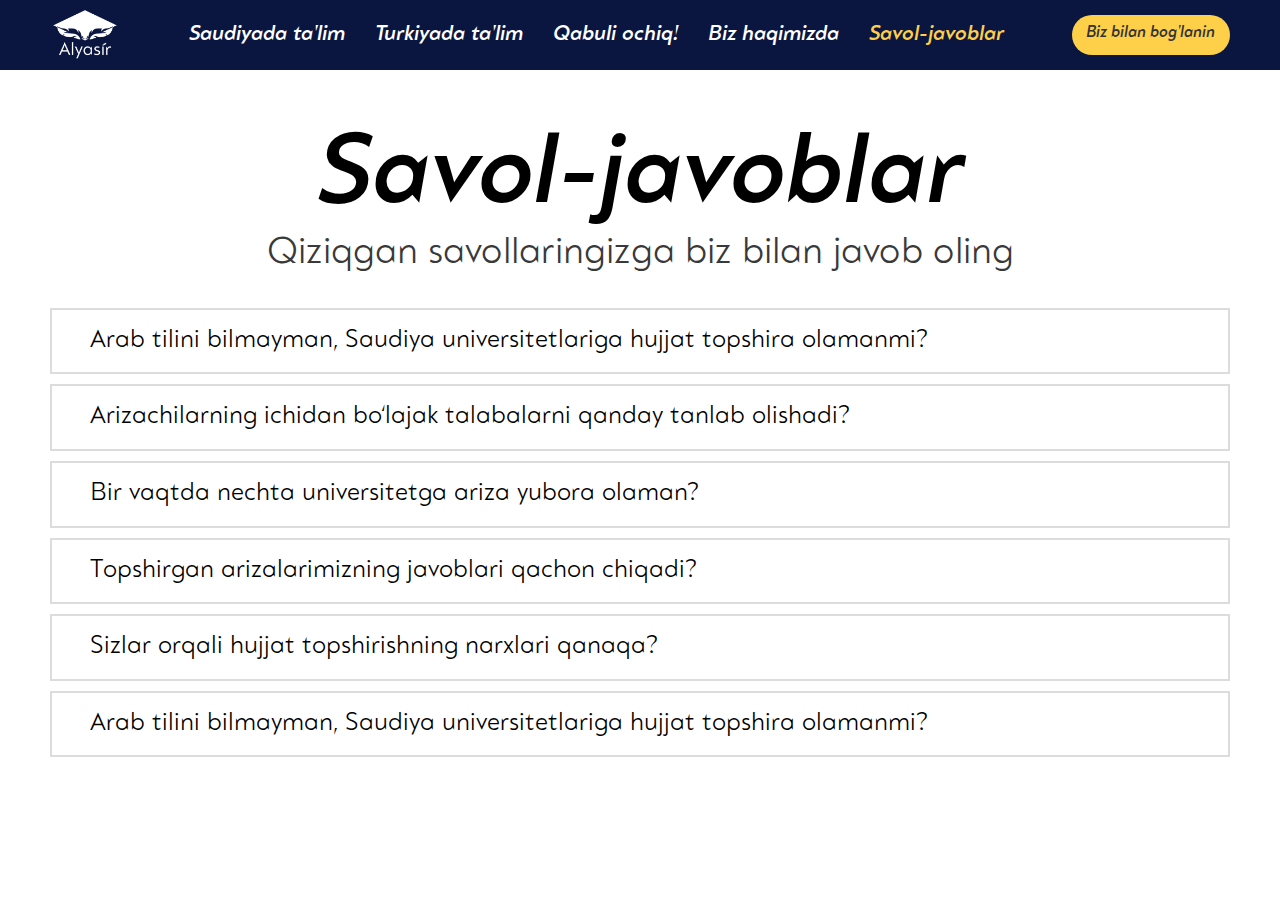
==== FAQ.html @ dfdb0930 "Add FAQ page with interactive question toggles and update styles" ====
<!DOCTYPE html>
<html lang="ru">
  <head>
    <meta charset="UTF-8" />
    <meta name="viewport" content="width=device-width, initial-scale=1.0" />
    <link
      rel="shortcut icon"
      href="./src/images/blue-logo-Alyasir.png"
      type="image/x-icon"
    />
    <link rel="stylesheet" href="./styles/style.min.css" />
    <title>Alyasir || FAQ</title>
  </head>
  <body>
    <header class="header">
      <div class="header__container container">
        <a href="./index.html">
          <img
            width="70"
            height="70"
            src="./src/images/logo-yasir-oq.png"
            alt="Alyasir Logo"
            class="header__img__logo"
        /></a>
        <nav class="header__nav">
          <ul class="nav__list">
            <li class="list__item">
              <a href="#" class="list__link">Saudiyada ta'lim</a>
            </li>
            <li class="list__item">
              <a href="#" class="list__link">Turkiyada ta'lim</a>
            </li>
            <li class="list__item">
              <a href="#" class="list__link">Qabuli ochiq!</a>
            </li>
            <li class="list__item">
              <a href="#" class="list__link">Biz haqimizda</a>
            </li>
            <li class="list__item">
              <a href="./FAQ.html" class="list__link active">Savol-javoblar</a>
            </li>
            <button class="btn header__btn btn__hover" id="btn">
              <a href="#" class="header__btn__link">Biz bilan bog'lanin</a>
            </button>
          </ul>
        </nav>
        <div class="header_menu" id="click__btn">
          <input type="checkbox" id="burger-checkbox" class="burger-checkbox" />
          <label class="burger" for="burger-checkbox"></label>
        </div>
        <a
          href="tel:+998947700013"
          class="header__btn__link btn header__btn block"
          >Biz bilan bog'lanin</a
        >
      </div>
    </header>

    <main class="main">
      <section class="faq__hero">
        <div class="faq__hero__container container">
          <h1 class="faq__hero__title">Savol-javoblar</h1>
          <p class="faq__hero__subtitle">
            Qiziqgan savollaringizga biz bilan javob oling
          </p>
          <div class="faq__hero__box">
            <div class="faq__hero_box_q_1 u_class">
              <p>
                Arab tilini bilmayman, Saudiya universitetlariga hujjat topshira
                olamanmi?
              </p>
            </div>
            <div class="faq__hero__box__q__in__1 faq__none u_class">
              <p>
                Ha, topshira olasiz. Saudiya universitetlarining ko‘pida arab
                tili kurslari bo‘lib, qabul qilingan talabalarga 2 yil davomida
                arab tilini o‘rgatishadi. Til kursini bitirganlar universitet
                fakultetlaridan birini tanlab o‘qishini davom etkaza oladi.
              </p>
            </div>
            <div class="faq__hero_box_q_2 u_class">
              <p>
                Arizachilarning ichidan bo‘lajak talabalarni qanday tanlab
                olishadi?
              </p>
            </div>
            <div class="faq__hero__box__q__in__2 faq__none u_class">
              <p>
                Tashqi grant kvotalari cheklangan bo‘lganligi sabab, har bir
                universitetning qabul komissiyasi hujjat topshirganlar ichidan
                o‘zlari xohlaganlarini tanlab olishadi.
              </p>
            </div>
            <div class="faq__hero_box_q_3 u_class">
              <p>Bir vaqtda nechta universitetga ariza yubora olaman?</p>
            </div>
            <div class="faq__hero__box__q__in__3 faq__none u_class">
              <p>5 tagacha universitetga ariza yubora olasiz.</p>
            </div>
            <div class="faq__hero_box_q_4 u_class">
              <p>Topshirgan arizalarimizning javoblari qachon chiqadi?</p>
            </div>
            <div class="faq__hero__box__q__in__4 faq__none u_class">
              <p>
                Grantga ariza topshirganingizdan keyin javoblar eng kami 2
                hafta-1 oy bo‘lib, eng oxiriga javoblar 5-6 oylarda chiqadi.
                Ariza topshirganingizdan keyin uning holatini saytdan tekshirib
                turishingiz mumkin.
              </p>
            </div>
            <div class="faq__hero_box_q_5 u_class">
              <p>Sizlar orqali hujjat topshirishning narxlari qanaqa?</p>
            </div>
            <div class="faq__hero__box__q__in__5 faq__none u_class">
              <p>
                Har bir universitet va akademiya uchun narxlar boshqa-boshqa
                bo’ladi va narxni shaxsiyimizga yozib bilishingiz mumkin
              </p>
            </div>
            <div class="faq__hero_box_q_6 u_class">
              <p>
                Arab tilini bilmayman, Saudiya universitetlariga hujjat topshira
                olamanmi?
              </p>
            </div>
            <div class="faq__hero__box__q__in__6 faq__none u_class">
              <p>
                Tashqi grant kvotalari cheklangan bo‘lganligi sabab, har bir
                universitetning qabul komissiyasi hujjat topshirganlar ichidan
                o‘zlari xohlaganlarini tanlab olishadi.
              </p>
            </div>
          </div>
        </div>
      </section>
    </main>
    <script src="./js/faq.js"></script>
  </body>
</html>
---- styles/style.min.css ----
/*! normalize.css v8.0.1 | MIT License | github.com/necolas/normalize.css */html{line-height:1.15;-webkit-text-size-adjust:100%}body{margin:0}main{display:block}h1{font-size:2em;margin:.67em 0}hr{-webkit-box-sizing:content-box;box-sizing:content-box;height:0;overflow:visible}pre{font-family:monospace,monospace;font-size:1em}a{background-color:rgba(0,0,0,0)}abbr[title]{border-bottom:none;text-decoration:underline;-webkit-text-decoration:underline dotted;text-decoration:underline dotted}b,strong{font-weight:bolder}code,kbd,samp{font-family:monospace,monospace;font-size:1em}small{font-size:80%}sub,sup{font-size:75%;line-height:0;position:relative;vertical-align:baseline}sub{bottom:-0.25em}sup{top:-0.5em}img{border-style:none}button,input,optgroup,select,textarea{font-family:inherit;font-size:100%;line-height:1.15;margin:0}button,input{overflow:visible}button,select{text-transform:none}button,[type=button],[type=reset],[type=submit]{-webkit-appearance:button}button::-moz-focus-inner,[type=button]::-moz-focus-inner,[type=reset]::-moz-focus-inner,[type=submit]::-moz-focus-inner{border-style:none;padding:0}button:-moz-focusring,[type=button]:-moz-focusring,[type=reset]:-moz-focusring,[type=submit]:-moz-focusring{outline:1px dotted ButtonText}fieldset{padding:.35em .75em .625em}legend{-webkit-box-sizing:border-box;box-sizing:border-box;color:inherit;display:table;max-width:100%;padding:0;white-space:normal}progress{vertical-align:baseline}textarea{overflow:auto}[type=checkbox],[type=radio]{-webkit-box-sizing:border-box;box-sizing:border-box;padding:0}[type=number]::-webkit-inner-spin-button,[type=number]::-webkit-outer-spin-button{height:auto}[type=search]{-webkit-appearance:textfield;outline-offset:-2px}[type=search]::-webkit-search-decoration{-webkit-appearance:none}::-webkit-file-upload-button{-webkit-appearance:button;font:inherit}details{display:block}summary{display:list-item}template{display:none}[hidden]{display:none}*,*::after,*::before{margin:0;padding:0;-webkit-box-sizing:border-box;box-sizing:border-box}*:focus{outline:2px dotted red;outline-offset:4px}html{height:100%;font-size:62.5%;scroll-behavior:smooth}ul,ol{list-style:none}a{display:inline-block;text-decoration:none}img{-o-object-fit:cover;object-fit:cover;display:-webkit-box;display:-ms-flexbox;display:flex}body{display:-webkit-box;display:-ms-flexbox;display:flex;-webkit-box-orient:vertical;-webkit-box-direction:normal;-ms-flex-direction:column;flex-direction:column;height:100%;font-family:"Grava",Arial,Helvetica,sans-serif;font-weight:300}main{-webkit-box-flex:1;-ms-flex-positive:1;flex-grow:1}.active{color:#fed049}.container{width:100%;max-width:1400px;margin-left:auto;margin-right:auto;padding-left:50px;padding-right:50px}@media screen and (max-width: 1150px){.container{padding-left:30px;padding-right:30px}}@font-face{font-display:swap;font-family:"Grava";font-style:normal;font-weight:300;src:url("../src/fonts/Grava Display Light.woff2") format("woff2")}@font-face{font-display:swap;font-family:"Grava";font-style:normal;font-weight:400;src:url("../src/fonts/Grava Display Medium.woff2") format("woff2")}@font-face{font-display:swap;font-family:"Grava";font-style:normal;font-weight:600;src:url("../src/fonts/Grava Display Semi Bold.woff2") format("woff2")}@font-face{font-display:swap;font-family:"Grava";font-style:normal;font-weight:700;src:url("../src/fonts/Grava Display Bold.woff2") format("woff2")}.btn{background-color:#fed049;border:none;padding:1rem 1.5rem 1.2rem 1.4rem;border-radius:100px}.burger-checkbox{position:absolute;visibility:hidden}.burger{cursor:pointer;display:block;position:relative;border:none;background:rgba(0,0,0,0);width:40px;height:26px;margin:30px auto}.burger::before,.burger::after{content:"";left:0;position:absolute;display:block;width:100%;height:4px;border-radius:10px;background:#fed049}.burger::before{top:0;-webkit-box-shadow:0 11px 0 #fed049;box-shadow:0 11px 0 #fed049;-webkit-transition:top .3s .15s,-webkit-box-shadow .3s .15s,-webkit-transform .3s;transition:top .3s .15s,-webkit-box-shadow .3s .15s,-webkit-transform .3s;transition:box-shadow .3s .15s,top .3s .15s,transform .3s;transition:box-shadow .3s .15s,top .3s .15s,transform .3s,-webkit-box-shadow .3s .15s,-webkit-transform .3s}.burger::after{bottom:0;-webkit-transition:bottom .3s .15s,-webkit-transform .3s;transition:bottom .3s .15s,-webkit-transform .3s;transition:bottom .3s .15s,transform .3s;transition:bottom .3s .15s,transform .3s,-webkit-transform .3s}.burger-checkbox:checked+.burger::before{top:11px;-webkit-transform:rotate(45deg);transform:rotate(45deg);-webkit-box-shadow:0 6px 0 rgba(0,0,0,0);box-shadow:0 6px 0 rgba(0,0,0,0);-webkit-transition:top .3s,-webkit-box-shadow .15s,-webkit-transform .3s .15s;transition:top .3s,-webkit-box-shadow .15s,-webkit-transform .3s .15s;transition:box-shadow .15s,top .3s,transform .3s .15s;transition:box-shadow .15s,top .3s,transform .3s .15s,-webkit-box-shadow .15s,-webkit-transform .3s .15s}.burger-checkbox:checked+.burger::after{bottom:11px;-webkit-transform:rotate(-45deg);transform:rotate(-45deg);-webkit-transition:bottom .3s,-webkit-transform .3s .15s;transition:bottom .3s,-webkit-transform .3s .15s;transition:bottom .3s,transform .3s .15s;transition:bottom .3s,transform .3s .15s,-webkit-transform .3s .15s}.header{background-color:#0a1640}.header__container{display:-webkit-box;display:-ms-flexbox;display:flex;-webkit-box-pack:justify;-ms-flex-pack:justify;justify-content:space-between;-webkit-box-align:center;-ms-flex-align:center;align-items:center}.nav__list{display:-webkit-box;display:-ms-flexbox;display:flex;gap:3rem}.list__link{font-size:2rem;font-weight:400;color:#fff}.list__link:hover{color:#fed049}.header__btn{cursor:pointer}.none{display:none}.header__btn__link{font-weight:400;font-size:1.5rem;color:#333}.btn__hover{display:none}.header_menu{display:none}@media screen and (max-width: 1150px){.nav{position:relative}.header_menu{display:-webkit-box;display:-ms-flexbox;display:flex;background-color:rgba(0,0,0,0);border:none}.nav__list{width:30%;height:100%;position:absolute;padding-top:100px;padding-bottom:100px;padding-left:30px;padding-right:30px;top:0;left:0;-webkit-box-orient:vertical;-webkit-box-direction:normal;-ms-flex-direction:column;flex-direction:column;background-color:#0a1640;display:none}.none{display:none}.block{display:none}.btn__hover{width:100%;display:block}.header__btn__link{font-size:1.5rem}}.hero{background-image:-webkit-gradient(linear, left top, left bottom, from(rgba(8, 29, 31, 0.7)), to(rgba(8, 29, 31, 0.7))),url("../src/images/alyasir-photo.png");background-image:linear-gradient(rgba(8, 29, 31, 0.7), rgba(8, 29, 31, 0.7)),url("../src/images/alyasir-photo.png");background-repeat:no-repeat;background-position:center;background-size:cover;height:100%}.hero__container{display:-webkit-box;display:-ms-flexbox;display:flex;-webkit-box-pack:center;-ms-flex-pack:center;justify-content:center}.hero__title{width:100%;font-size:4.8rem;font-weight:300;text-align:center;color:#fff;line-height:70px;margin-top:30rem}@media screen and (max-width: 1050px){.hero{background-position:center left -779px;background-size:300%}.hero__title{width:100%;max-width:550px;font-size:3.8rem;line-height:55px}.br{display:none}}@media screen and (max-width: 500px){.hero{background-position:center left -535px;background-size:350%}.hero__title{font-size:2.8rem;line-height:40px}}.active{color:#fed049}.faq__hero{padding-bottom:10rem}.faq__hero__container{display:-webkit-box;display:-ms-flexbox;display:flex;-webkit-box-orient:vertical;-webkit-box-direction:normal;-ms-flex-direction:column;flex-direction:column;-webkit-box-pack:center;-ms-flex-pack:center;justify-content:center;-webkit-box-align:center;-ms-flex-align:center;align-items:center}.faq__hero__title{font-size:9.6rem;font-weight:400;margin-top:5.2rem;margin-bottom:2px}.faq__hero__subtitle{font-weight:300;font-size:3.6rem;color:#393939}.faq__hero__box{width:100%;margin-top:3.2rem;display:-webkit-box;display:-ms-flexbox;display:flex;-webkit-box-orient:vertical;-webkit-box-direction:normal;-ms-flex-direction:column;flex-direction:column;gap:1rem}.faq__none{display:none}.u_class{border:2px solid #dcdcdc;padding-top:1.8rem;padding-bottom:1.7rem;padding-left:3.8rem;padding-right:3.8rem}.u_class p{font-size:2.4rem;font-weight:300}body{-webkit-box-sizing:border-box;box-sizing:border-box}/*# sourceMappingURL=style.min.css.map */
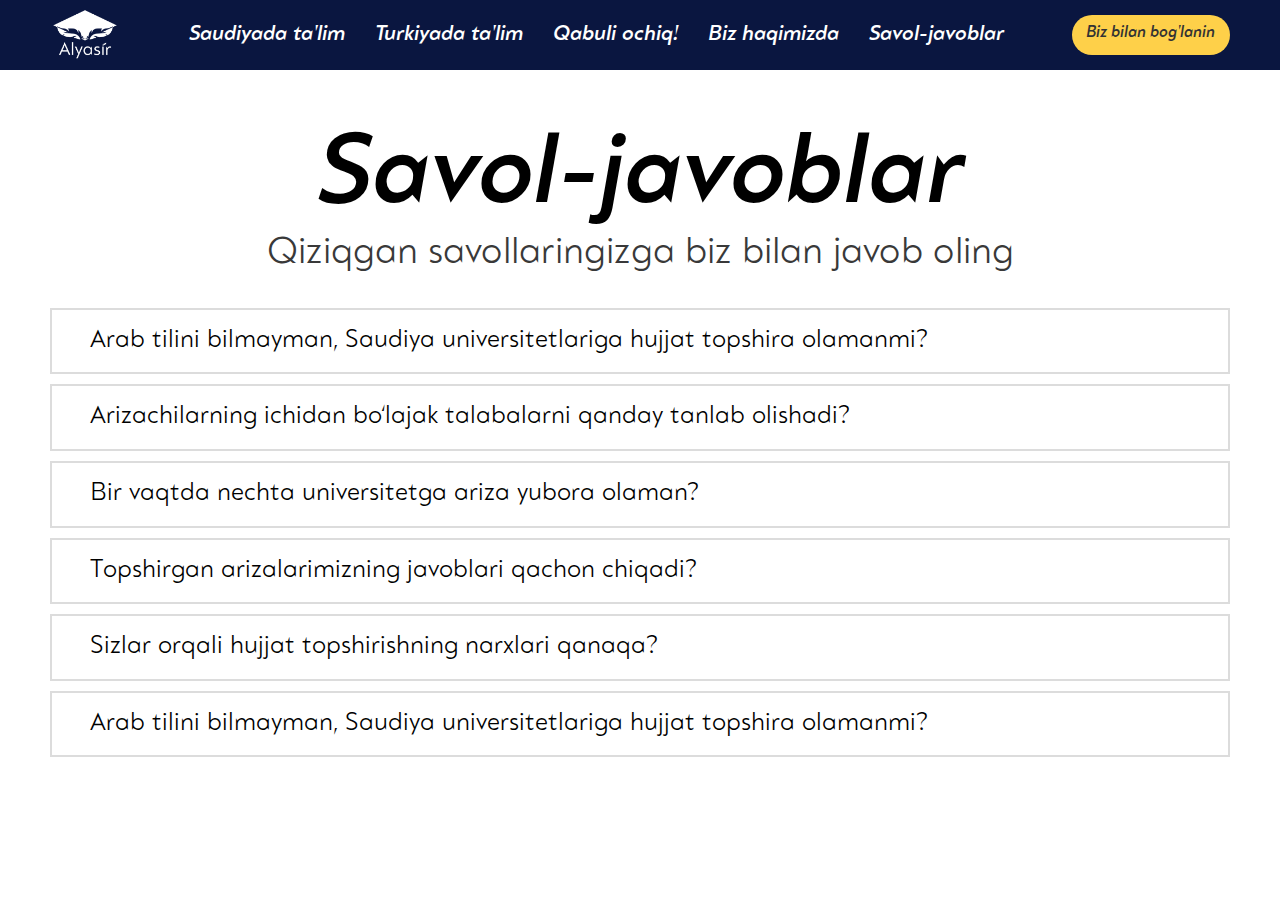
==== commit 53c118f1: "Update contact links and add new educational navigation items" ====
--- a/FAQ.html
+++ b/FAQ.html
@@ -37,11 +37,33 @@
               <a href="#" class="list__link">Biz haqimizda</a>
             </li>
             <li class="list__item">
-              <a href="./FAQ.html" class="list__link active">Savol-javoblar</a>
+              <a href="./FAQ.html" class="list__link">Savol-javoblar</a>
             </li>
             <button class="btn header__btn btn__hover" id="btn">
               <a href="#" class="header__btn__link">Biz bilan bog'lanin</a>
             </button>
+          </ul>
+          <ul class="nav__list__2 none">
+            <li class="list__item">
+              <a href="#" class="list__link">Saudiyada ta'lim</a>
+            </li>
+            <li class="list__item">
+              <a href="#" class="list__link">Turkiyada ta'lim</a>
+            </li>
+            <li class="list__item">
+              <a href="#" class="list__link">Qabuli ochiq!</a>
+            </li>
+            <li class="list__item">
+              <a href="#" class="list__link">Biz haqimizda</a>
+            </li>
+            <li class="list__item">
+              <a href="./FAQ.html" class="list__link">Savol-javoblar</a>
+            </li>
+            <a
+              href="tel:+998917400550"
+              class="header__btn__link btn header__btn"
+              >Biz bilan bog'lanin</a
+            >
           </ul>
         </nav>
         <div class="header_menu" id="click__btn">
@@ -49,7 +71,7 @@
           <label class="burger" for="burger-checkbox"></label>
         </div>
         <a
-          href="tel:+998947700013"
+          href="tel:+998917400550"
           class="header__btn__link btn header__btn block"
           >Biz bilan bog'lanin</a
         >
@@ -135,5 +157,6 @@
       </section>
     </main>
     <script src="./js/faq.js"></script>
+    <script src="./js/app.js"></script>
   </body>
 </html>
--- a/styles/style.min.css
+++ b/styles/style.min.css
@@ -1 +1 @@
-/*! normalize.css v8.0.1 | MIT License | github.com/necolas/normalize.css */html{line-height:1.15;-webkit-text-size-adjust:100%}body{margin:0}main{display:block}h1{font-size:2em;margin:.67em 0}hr{-webkit-box-sizing:content-box;box-sizing:content-box;height:0;overflow:visible}pre{font-family:monospace,monospace;font-size:1em}a{background-color:rgba(0,0,0,0)}abbr[title]{border-bottom:none;text-decoration:underline;-webkit-text-decoration:underline dotted;text-decoration:underline dotted}b,strong{font-weight:bolder}code,kbd,samp{font-family:monospace,monospace;font-size:1em}small{font-size:80%}sub,sup{font-size:75%;line-height:0;position:relative;vertical-align:baseline}sub{bottom:-0.25em}sup{top:-0.5em}img{border-style:none}button,input,optgroup,select,textarea{font-family:inherit;font-size:100%;line-height:1.15;margin:0}button,input{overflow:visible}button,select{text-transform:none}button,[type=button],[type=reset],[type=submit]{-webkit-appearance:button}button::-moz-focus-inner,[type=button]::-moz-focus-inner,[type=reset]::-moz-focus-inner,[type=submit]::-moz-focus-inner{border-style:none;padding:0}button:-moz-focusring,[type=button]:-moz-focusring,[type=reset]:-moz-focusring,[type=submit]:-moz-focusring{outline:1px dotted ButtonText}fieldset{padding:.35em .75em .625em}legend{-webkit-box-sizing:border-box;box-sizing:border-box;color:inherit;display:table;max-width:100%;padding:0;white-space:normal}progress{vertical-align:baseline}textarea{overflow:auto}[type=checkbox],[type=radio]{-webkit-box-sizing:border-box;box-sizing:border-box;padding:0}[type=number]::-webkit-inner-spin-button,[type=number]::-webkit-outer-spin-button{height:auto}[type=search]{-webkit-appearance:textfield;outline-offset:-2px}[type=search]::-webkit-search-decoration{-webkit-appearance:none}::-webkit-file-upload-button{-webkit-appearance:button;font:inherit}details{display:block}summary{display:list-item}template{display:none}[hidden]{display:none}*,*::after,*::before{margin:0;padding:0;-webkit-box-sizing:border-box;box-sizing:border-box}*:focus{outline:2px dotted red;outline-offset:4px}html{height:100%;font-size:62.5%;scroll-behavior:smooth}ul,ol{list-style:none}a{display:inline-block;text-decoration:none}img{-o-object-fit:cover;object-fit:cover;display:-webkit-box;display:-ms-flexbox;display:flex}body{display:-webkit-box;display:-ms-flexbox;display:flex;-webkit-box-orient:vertical;-webkit-box-direction:normal;-ms-flex-direction:column;flex-direction:column;height:100%;font-family:"Grava",Arial,Helvetica,sans-serif;font-weight:300}main{-webkit-box-flex:1;-ms-flex-positive:1;flex-grow:1}.active{color:#fed049}.container{width:100%;max-width:1400px;margin-left:auto;margin-right:auto;padding-left:50px;padding-right:50px}@media screen and (max-width: 1150px){.container{padding-left:30px;padding-right:30px}}@font-face{font-display:swap;font-family:"Grava";font-style:normal;font-weight:300;src:url("../src/fonts/Grava Display Light.woff2") format("woff2")}@font-face{font-display:swap;font-family:"Grava";font-style:normal;font-weight:400;src:url("../src/fonts/Grava Display Medium.woff2") format("woff2")}@font-face{font-display:swap;font-family:"Grava";font-style:normal;font-weight:600;src:url("../src/fonts/Grava Display Semi Bold.woff2") format("woff2")}@font-face{font-display:swap;font-family:"Grava";font-style:normal;font-weight:700;src:url("../src/fonts/Grava Display Bold.woff2") format("woff2")}.btn{background-color:#fed049;border:none;padding:1rem 1.5rem 1.2rem 1.4rem;border-radius:100px}.burger-checkbox{position:absolute;visibility:hidden}.burger{cursor:pointer;display:block;position:relative;border:none;background:rgba(0,0,0,0);width:40px;height:26px;margin:30px auto}.burger::before,.burger::after{content:"";left:0;position:absolute;display:block;width:100%;height:4px;border-radius:10px;background:#fed049}.burger::before{top:0;-webkit-box-shadow:0 11px 0 #fed049;box-shadow:0 11px 0 #fed049;-webkit-transition:top .3s .15s,-webkit-box-shadow .3s .15s,-webkit-transform .3s;transition:top .3s .15s,-webkit-box-shadow .3s .15s,-webkit-transform .3s;transition:box-shadow .3s .15s,top .3s .15s,transform .3s;transition:box-shadow .3s .15s,top .3s .15s,transform .3s,-webkit-box-shadow .3s .15s,-webkit-transform .3s}.burger::after{bottom:0;-webkit-transition:bottom .3s .15s,-webkit-transform .3s;transition:bottom .3s .15s,-webkit-transform .3s;transition:bottom .3s .15s,transform .3s;transition:bottom .3s .15s,transform .3s,-webkit-transform .3s}.burger-checkbox:checked+.burger::before{top:11px;-webkit-transform:rotate(45deg);transform:rotate(45deg);-webkit-box-shadow:0 6px 0 rgba(0,0,0,0);box-shadow:0 6px 0 rgba(0,0,0,0);-webkit-transition:top .3s,-webkit-box-shadow .15s,-webkit-transform .3s .15s;transition:top .3s,-webkit-box-shadow .15s,-webkit-transform .3s .15s;transition:box-shadow .15s,top .3s,transform .3s .15s;transition:box-shadow .15s,top .3s,transform .3s .15s,-webkit-box-shadow .15s,-webkit-transform .3s .15s}.burger-checkbox:checked+.burger::after{bottom:11px;-webkit-transform:rotate(-45deg);transform:rotate(-45deg);-webkit-transition:bottom .3s,-webkit-transform .3s .15s;transition:bottom .3s,-webkit-transform .3s .15s;transition:bottom .3s,transform .3s .15s;transition:bottom .3s,transform .3s .15s,-webkit-transform .3s .15s}.header{background-color:#0a1640}.header__container{display:-webkit-box;display:-ms-flexbox;display:flex;-webkit-box-pack:justify;-ms-flex-pack:justify;justify-content:space-between;-webkit-box-align:center;-ms-flex-align:center;align-items:center}.nav__list{display:-webkit-box;display:-ms-flexbox;display:flex;gap:3rem}.list__link{font-size:2rem;font-weight:400;color:#fff}.list__link:hover{color:#fed049}.header__btn{cursor:pointer}.none{display:none}.header__btn__link{font-weight:400;font-size:1.5rem;color:#333}.btn__hover{display:none}.header_menu{display:none}@media screen and (max-width: 1150px){.nav{position:relative}.header_menu{display:-webkit-box;display:-ms-flexbox;display:flex;background-color:rgba(0,0,0,0);border:none}.nav__list{width:30%;height:100%;position:absolute;padding-top:100px;padding-bottom:100px;padding-left:30px;padding-right:30px;top:0;left:0;-webkit-box-orient:vertical;-webkit-box-direction:normal;-ms-flex-direction:column;flex-direction:column;background-color:#0a1640;display:none}.none{display:none}.block{display:none}.btn__hover{width:100%;display:block}.header__btn__link{font-size:1.5rem}}.hero{background-image:-webkit-gradient(linear, left top, left bottom, from(rgba(8, 29, 31, 0.7)), to(rgba(8, 29, 31, 0.7))),url("../src/images/alyasir-photo.png");background-image:linear-gradient(rgba(8, 29, 31, 0.7), rgba(8, 29, 31, 0.7)),url("../src/images/alyasir-photo.png");background-repeat:no-repeat;background-position:center;background-size:cover;height:100%}.hero__container{display:-webkit-box;display:-ms-flexbox;display:flex;-webkit-box-pack:center;-ms-flex-pack:center;justify-content:center}.hero__title{width:100%;font-size:4.8rem;font-weight:300;text-align:center;color:#fff;line-height:70px;margin-top:30rem}@media screen and (max-width: 1050px){.hero{background-position:center left -779px;background-size:300%}.hero__title{width:100%;max-width:550px;font-size:3.8rem;line-height:55px}.br{display:none}}@media screen and (max-width: 500px){.hero{background-position:center left -535px;background-size:350%}.hero__title{font-size:2.8rem;line-height:40px}}.active{color:#fed049}.faq__hero{padding-bottom:10rem}.faq__hero__container{display:-webkit-box;display:-ms-flexbox;display:flex;-webkit-box-orient:vertical;-webkit-box-direction:normal;-ms-flex-direction:column;flex-direction:column;-webkit-box-pack:center;-ms-flex-pack:center;justify-content:center;-webkit-box-align:center;-ms-flex-align:center;align-items:center}.faq__hero__title{font-size:9.6rem;font-weight:400;margin-top:5.2rem;margin-bottom:2px}.faq__hero__subtitle{font-weight:300;font-size:3.6rem;color:#393939}.faq__hero__box{width:100%;margin-top:3.2rem;display:-webkit-box;display:-ms-flexbox;display:flex;-webkit-box-orient:vertical;-webkit-box-direction:normal;-ms-flex-direction:column;flex-direction:column;gap:1rem}.faq__none{display:none}.u_class{border:2px solid #dcdcdc;padding-top:1.8rem;padding-bottom:1.7rem;padding-left:3.8rem;padding-right:3.8rem}.u_class p{font-size:2.4rem;font-weight:300}body{-webkit-box-sizing:border-box;box-sizing:border-box}/*# sourceMappingURL=style.min.css.map */+/*! normalize.css v8.0.1 | MIT License | github.com/necolas/normalize.css */html{line-height:1.15;-webkit-text-size-adjust:100%}body{margin:0}main{display:block}h1{font-size:2em;margin:.67em 0}hr{-webkit-box-sizing:content-box;box-sizing:content-box;height:0;overflow:visible}pre{font-family:monospace,monospace;font-size:1em}a{background-color:rgba(0,0,0,0)}abbr[title]{border-bottom:none;text-decoration:underline;-webkit-text-decoration:underline dotted;text-decoration:underline dotted}b,strong{font-weight:bolder}code,kbd,samp{font-family:monospace,monospace;font-size:1em}small{font-size:80%}sub,sup{font-size:75%;line-height:0;position:relative;vertical-align:baseline}sub{bottom:-0.25em}sup{top:-0.5em}img{border-style:none}button,input,optgroup,select,textarea{font-family:inherit;font-size:100%;line-height:1.15;margin:0}button,input{overflow:visible}button,select{text-transform:none}button,[type=button],[type=reset],[type=submit]{-webkit-appearance:button}button::-moz-focus-inner,[type=button]::-moz-focus-inner,[type=reset]::-moz-focus-inner,[type=submit]::-moz-focus-inner{border-style:none;padding:0}button:-moz-focusring,[type=button]:-moz-focusring,[type=reset]:-moz-focusring,[type=submit]:-moz-focusring{outline:1px dotted ButtonText}fieldset{padding:.35em .75em .625em}legend{-webkit-box-sizing:border-box;box-sizing:border-box;color:inherit;display:table;max-width:100%;padding:0;white-space:normal}progress{vertical-align:baseline}textarea{overflow:auto}[type=checkbox],[type=radio]{-webkit-box-sizing:border-box;box-sizing:border-box;padding:0}[type=number]::-webkit-inner-spin-button,[type=number]::-webkit-outer-spin-button{height:auto}[type=search]{-webkit-appearance:textfield;outline-offset:-2px}[type=search]::-webkit-search-decoration{-webkit-appearance:none}::-webkit-file-upload-button{-webkit-appearance:button;font:inherit}details{display:block}summary{display:list-item}template{display:none}[hidden]{display:none}*,*::after,*::before{margin:0;padding:0;-webkit-box-sizing:border-box;box-sizing:border-box}*:focus{outline:2px dotted red;outline-offset:4px}html{height:100%;font-size:62.5%;scroll-behavior:smooth}ul,ol{list-style:none}a{display:inline-block;text-decoration:none}img{-o-object-fit:cover;object-fit:cover;display:-webkit-box;display:-ms-flexbox;display:flex}body{display:-webkit-box;display:-ms-flexbox;display:flex;-webkit-box-orient:vertical;-webkit-box-direction:normal;-ms-flex-direction:column;flex-direction:column;height:100%;font-family:"Grava",Arial,Helvetica,sans-serif;font-weight:300}main{-webkit-box-flex:1;-ms-flex-positive:1;flex-grow:1}.active{color:#fed049}.container{width:100%;max-width:1400px;margin-left:auto;margin-right:auto;padding-left:50px;padding-right:50px}@media screen and (max-width: 1150px){.container{padding-left:30px;padding-right:30px}}@font-face{font-display:swap;font-family:"Grava";font-style:normal;font-weight:300;src:url("../src/fonts/Grava Display Light.woff2") format("woff2")}@font-face{font-display:swap;font-family:"Grava";font-style:normal;font-weight:400;src:url("../src/fonts/Grava Display Medium.woff2") format("woff2")}@font-face{font-display:swap;font-family:"Grava";font-style:normal;font-weight:600;src:url("../src/fonts/Grava Display Semi Bold.woff2") format("woff2")}@font-face{font-display:swap;font-family:"Grava";font-style:normal;font-weight:700;src:url("../src/fonts/Grava Display Bold.woff2") format("woff2")}.btn{background-color:#fed049;border:none;padding:1rem 1.5rem 1.2rem 1.4rem;border-radius:100px}.burger-checkbox{position:absolute;visibility:hidden}.burger{cursor:pointer;display:block;position:relative;border:none;background:rgba(0,0,0,0);width:40px;height:26px;margin:30px auto}.burger::before,.burger::after{content:"";left:0;position:absolute;display:block;width:100%;height:4px;border-radius:10px;background:#fed049}.burger::before{top:0;-webkit-box-shadow:0 11px 0 #fed049;box-shadow:0 11px 0 #fed049;-webkit-transition:top .3s .15s,-webkit-box-shadow .3s .15s,-webkit-transform .3s;transition:top .3s .15s,-webkit-box-shadow .3s .15s,-webkit-transform .3s;transition:box-shadow .3s .15s,top .3s .15s,transform .3s;transition:box-shadow .3s .15s,top .3s .15s,transform .3s,-webkit-box-shadow .3s .15s,-webkit-transform .3s}.burger::after{bottom:0;-webkit-transition:bottom .3s .15s,-webkit-transform .3s;transition:bottom .3s .15s,-webkit-transform .3s;transition:bottom .3s .15s,transform .3s;transition:bottom .3s .15s,transform .3s,-webkit-transform .3s}.burger-checkbox:checked+.burger::before{top:11px;-webkit-transform:rotate(45deg);transform:rotate(45deg);-webkit-box-shadow:0 6px 0 rgba(0,0,0,0);box-shadow:0 6px 0 rgba(0,0,0,0);-webkit-transition:top .3s,-webkit-box-shadow .15s,-webkit-transform .3s .15s;transition:top .3s,-webkit-box-shadow .15s,-webkit-transform .3s .15s;transition:box-shadow .15s,top .3s,transform .3s .15s;transition:box-shadow .15s,top .3s,transform .3s .15s,-webkit-box-shadow .15s,-webkit-transform .3s .15s}.burger-checkbox:checked+.burger::after{bottom:11px;-webkit-transform:rotate(-45deg);transform:rotate(-45deg);-webkit-transition:bottom .3s,-webkit-transform .3s .15s;transition:bottom .3s,-webkit-transform .3s .15s;transition:bottom .3s,transform .3s .15s;transition:bottom .3s,transform .3s .15s,-webkit-transform .3s .15s}.header{background-color:#0a1640}.header__container{display:-webkit-box;display:-ms-flexbox;display:flex;-webkit-box-pack:justify;-ms-flex-pack:justify;justify-content:space-between;-webkit-box-align:center;-ms-flex-align:center;align-items:center}.nav__list{display:-webkit-box;display:-ms-flexbox;display:flex;gap:3rem}.list__link{font-size:2rem;font-weight:400;color:#fff}.list__link:hover{color:#fed049}.header__btn{cursor:pointer}.none{display:none}.header__btn__link{font-weight:400;font-size:1.5rem;color:#333}.btn__hover{display:none}.header_menu{display:none}.nav__list__2{display:none}@media screen and (max-width: 1150px){.nav{position:relative}.header_menu{display:-webkit-box;display:-ms-flexbox;display:flex;background-color:rgba(0,0,0,0);border:none}.nav__list{display:none}.nav__list__2{width:30%;height:100%;position:absolute;padding-top:100px;padding-bottom:100px;padding-left:30px;padding-right:30px;top:0;left:0;-webkit-box-orient:vertical;-webkit-box-direction:normal;-ms-flex-direction:column;flex-direction:column;display:-webkit-box;display:-ms-flexbox;display:flex;flex-direction:column;gap:1.5rem;background-color:#0a1640}.none{display:none}.block{display:none}.btn__hover{width:100%;display:block}.header__btn__link{font-size:1.5rem}}@media screen and (max-width: 735px){.nav__list__2{width:50%}.list__link{font-size:1.5rem}.header__btn{font-size:1.4rem}}.hero{background-image:-webkit-gradient(linear, left top, left bottom, from(rgba(8, 29, 31, 0.7)), to(rgba(8, 29, 31, 0.7))),url("../src/images/alyasir-photo.png");background-image:linear-gradient(rgba(8, 29, 31, 0.7), rgba(8, 29, 31, 0.7)),url("../src/images/alyasir-photo.png");background-repeat:no-repeat;background-position:center;background-size:cover;height:100%}.hero__container{display:-webkit-box;display:-ms-flexbox;display:flex;-webkit-box-pack:center;-ms-flex-pack:center;justify-content:center}.hero__title{width:100%;font-size:4.8rem;font-weight:300;text-align:center;color:#fff;line-height:70px;margin-top:30rem}@media screen and (max-width: 1050px){.hero{background-position:center left -779px;background-size:300%}.hero__title{width:100%;max-width:550px;font-size:3.8rem;line-height:55px}.br{display:none}}@media screen and (max-width: 500px){.hero{background-position:center left -535px;background-size:350%}.hero__title{font-size:2.8rem;line-height:40px}}.active{color:#fed049}.faq__hero{padding-bottom:10rem}.faq__hero__container{display:-webkit-box;display:-ms-flexbox;display:flex;-webkit-box-orient:vertical;-webkit-box-direction:normal;-ms-flex-direction:column;flex-direction:column;-webkit-box-pack:center;-ms-flex-pack:center;justify-content:center;-webkit-box-align:center;-ms-flex-align:center;align-items:center}.faq__hero__title{font-size:9.6rem;font-weight:400;margin-top:5.2rem;margin-bottom:2px}.faq__hero__subtitle{font-weight:300;font-size:3.6rem;color:#393939}.faq__hero__box{width:100%;margin-top:3.2rem;display:-webkit-box;display:-ms-flexbox;display:flex;-webkit-box-orient:vertical;-webkit-box-direction:normal;-ms-flex-direction:column;flex-direction:column;gap:1rem}.faq__none{display:none}.u_class{border:2px solid #dcdcdc;padding-top:1.8rem;padding-bottom:1.7rem;padding-left:3.8rem;padding-right:3.8rem}.u_class p{font-size:2.4rem;font-weight:300}@media screen and (max-width: 1150px){.faq__hero__title{font-size:8.6rem}}@media screen and (max-width: 500px){.faq__hero__title{font-size:4.6rem;margin-bottom:1rem}.faq__hero__subtitle{font-size:2.6rem;text-align:center}.faq__hero__box p{font-size:1.7rem}}body{-webkit-box-sizing:border-box;box-sizing:border-box}/*# sourceMappingURL=style.min.css.map */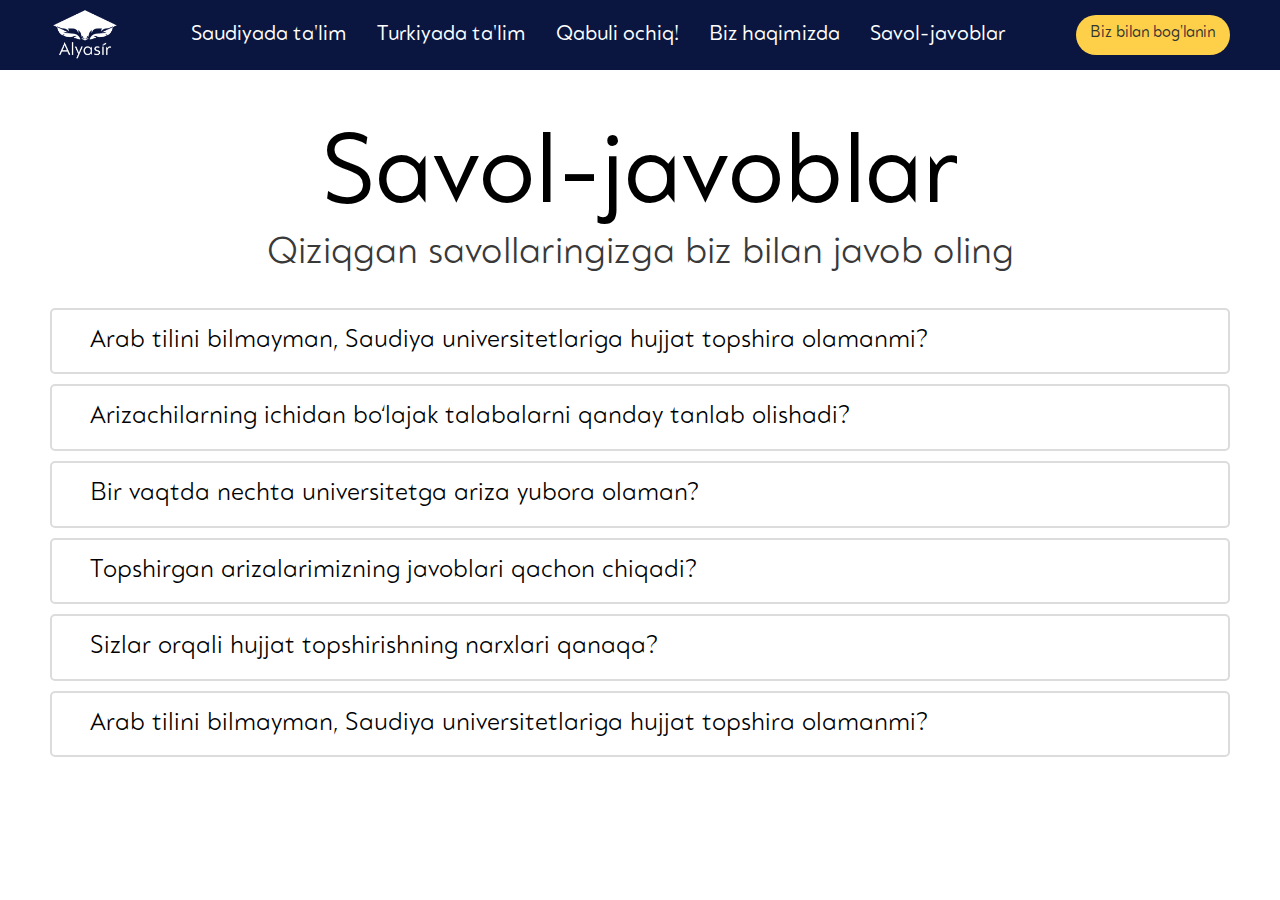
==== commit ce58ae1a: "Add footer layout and social media icons; update button text for consistency" ====
--- a/FAQ.html
+++ b/FAQ.html
@@ -40,7 +40,7 @@
               <a href="./FAQ.html" class="list__link">Savol-javoblar</a>
             </li>
             <button class="btn header__btn btn__hover" id="btn">
-              <a href="#" class="header__btn__link">Biz bilan bog'lanin</a>
+              <a href="" class="header__btn__link">Biz bilan bog'laning</a>
             </button>
           </ul>
           <ul class="nav__list__2 none">
--- a/styles/style.min.css
+++ b/styles/style.min.css
@@ -1 +1 @@
-/*! normalize.css v8.0.1 | MIT License | github.com/necolas/normalize.css */html{line-height:1.15;-webkit-text-size-adjust:100%}body{margin:0}main{display:block}h1{font-size:2em;margin:.67em 0}hr{-webkit-box-sizing:content-box;box-sizing:content-box;height:0;overflow:visible}pre{font-family:monospace,monospace;font-size:1em}a{background-color:rgba(0,0,0,0)}abbr[title]{border-bottom:none;text-decoration:underline;-webkit-text-decoration:underline dotted;text-decoration:underline dotted}b,strong{font-weight:bolder}code,kbd,samp{font-family:monospace,monospace;font-size:1em}small{font-size:80%}sub,sup{font-size:75%;line-height:0;position:relative;vertical-align:baseline}sub{bottom:-0.25em}sup{top:-0.5em}img{border-style:none}button,input,optgroup,select,textarea{font-family:inherit;font-size:100%;line-height:1.15;margin:0}button,input{overflow:visible}button,select{text-transform:none}button,[type=button],[type=reset],[type=submit]{-webkit-appearance:button}button::-moz-focus-inner,[type=button]::-moz-focus-inner,[type=reset]::-moz-focus-inner,[type=submit]::-moz-focus-inner{border-style:none;padding:0}button:-moz-focusring,[type=button]:-moz-focusring,[type=reset]:-moz-focusring,[type=submit]:-moz-focusring{outline:1px dotted ButtonText}fieldset{padding:.35em .75em .625em}legend{-webkit-box-sizing:border-box;box-sizing:border-box;color:inherit;display:table;max-width:100%;padding:0;white-space:normal}progress{vertical-align:baseline}textarea{overflow:auto}[type=checkbox],[type=radio]{-webkit-box-sizing:border-box;box-sizing:border-box;padding:0}[type=number]::-webkit-inner-spin-button,[type=number]::-webkit-outer-spin-button{height:auto}[type=search]{-webkit-appearance:textfield;outline-offset:-2px}[type=search]::-webkit-search-decoration{-webkit-appearance:none}::-webkit-file-upload-button{-webkit-appearance:button;font:inherit}details{display:block}summary{display:list-item}template{display:none}[hidden]{display:none}*,*::after,*::before{margin:0;padding:0;-webkit-box-sizing:border-box;box-sizing:border-box}*:focus{outline:2px dotted red;outline-offset:4px}html{height:100%;font-size:62.5%;scroll-behavior:smooth}ul,ol{list-style:none}a{display:inline-block;text-decoration:none}img{-o-object-fit:cover;object-fit:cover;display:-webkit-box;display:-ms-flexbox;display:flex}body{display:-webkit-box;display:-ms-flexbox;display:flex;-webkit-box-orient:vertical;-webkit-box-direction:normal;-ms-flex-direction:column;flex-direction:column;height:100%;font-family:"Grava",Arial,Helvetica,sans-serif;font-weight:300}main{-webkit-box-flex:1;-ms-flex-positive:1;flex-grow:1}.active{color:#fed049}.container{width:100%;max-width:1400px;margin-left:auto;margin-right:auto;padding-left:50px;padding-right:50px}@media screen and (max-width: 1150px){.container{padding-left:30px;padding-right:30px}}@font-face{font-display:swap;font-family:"Grava";font-style:normal;font-weight:300;src:url("../src/fonts/Grava Display Light.woff2") format("woff2")}@font-face{font-display:swap;font-family:"Grava";font-style:normal;font-weight:400;src:url("../src/fonts/Grava Display Medium.woff2") format("woff2")}@font-face{font-display:swap;font-family:"Grava";font-style:normal;font-weight:600;src:url("../src/fonts/Grava Display Semi Bold.woff2") format("woff2")}@font-face{font-display:swap;font-family:"Grava";font-style:normal;font-weight:700;src:url("../src/fonts/Grava Display Bold.woff2") format("woff2")}.btn{background-color:#fed049;border:none;padding:1rem 1.5rem 1.2rem 1.4rem;border-radius:100px}.burger-checkbox{position:absolute;visibility:hidden}.burger{cursor:pointer;display:block;position:relative;border:none;background:rgba(0,0,0,0);width:40px;height:26px;margin:30px auto}.burger::before,.burger::after{content:"";left:0;position:absolute;display:block;width:100%;height:4px;border-radius:10px;background:#fed049}.burger::before{top:0;-webkit-box-shadow:0 11px 0 #fed049;box-shadow:0 11px 0 #fed049;-webkit-transition:top .3s .15s,-webkit-box-shadow .3s .15s,-webkit-transform .3s;transition:top .3s .15s,-webkit-box-shadow .3s .15s,-webkit-transform .3s;transition:box-shadow .3s .15s,top .3s .15s,transform .3s;transition:box-shadow .3s .15s,top .3s .15s,transform .3s,-webkit-box-shadow .3s .15s,-webkit-transform .3s}.burger::after{bottom:0;-webkit-transition:bottom .3s .15s,-webkit-transform .3s;transition:bottom .3s .15s,-webkit-transform .3s;transition:bottom .3s .15s,transform .3s;transition:bottom .3s .15s,transform .3s,-webkit-transform .3s}.burger-checkbox:checked+.burger::before{top:11px;-webkit-transform:rotate(45deg);transform:rotate(45deg);-webkit-box-shadow:0 6px 0 rgba(0,0,0,0);box-shadow:0 6px 0 rgba(0,0,0,0);-webkit-transition:top .3s,-webkit-box-shadow .15s,-webkit-transform .3s .15s;transition:top .3s,-webkit-box-shadow .15s,-webkit-transform .3s .15s;transition:box-shadow .15s,top .3s,transform .3s .15s;transition:box-shadow .15s,top .3s,transform .3s .15s,-webkit-box-shadow .15s,-webkit-transform .3s .15s}.burger-checkbox:checked+.burger::after{bottom:11px;-webkit-transform:rotate(-45deg);transform:rotate(-45deg);-webkit-transition:bottom .3s,-webkit-transform .3s .15s;transition:bottom .3s,-webkit-transform .3s .15s;transition:bottom .3s,transform .3s .15s;transition:bottom .3s,transform .3s .15s,-webkit-transform .3s .15s}.header{background-color:#0a1640}.header__container{display:-webkit-box;display:-ms-flexbox;display:flex;-webkit-box-pack:justify;-ms-flex-pack:justify;justify-content:space-between;-webkit-box-align:center;-ms-flex-align:center;align-items:center}.nav__list{display:-webkit-box;display:-ms-flexbox;display:flex;gap:3rem}.list__link{font-size:2rem;font-weight:400;color:#fff}.list__link:hover{color:#fed049}.header__btn{cursor:pointer}.none{display:none}.header__btn__link{font-weight:400;font-size:1.5rem;color:#333}.btn__hover{display:none}.header_menu{display:none}.nav__list__2{display:none}@media screen and (max-width: 1150px){.nav{position:relative}.header_menu{display:-webkit-box;display:-ms-flexbox;display:flex;background-color:rgba(0,0,0,0);border:none}.nav__list{display:none}.nav__list__2{width:30%;height:100%;position:absolute;padding-top:100px;padding-bottom:100px;padding-left:30px;padding-right:30px;top:0;left:0;-webkit-box-orient:vertical;-webkit-box-direction:normal;-ms-flex-direction:column;flex-direction:column;display:-webkit-box;display:-ms-flexbox;display:flex;flex-direction:column;gap:1.5rem;background-color:#0a1640}.none{display:none}.block{display:none}.btn__hover{width:100%;display:block}.header__btn__link{font-size:1.5rem}}@media screen and (max-width: 735px){.nav__list__2{width:50%}.list__link{font-size:1.5rem}.header__btn{font-size:1.4rem}}.hero{background-image:-webkit-gradient(linear, left top, left bottom, from(rgba(8, 29, 31, 0.7)), to(rgba(8, 29, 31, 0.7))),url("../src/images/alyasir-photo.png");background-image:linear-gradient(rgba(8, 29, 31, 0.7), rgba(8, 29, 31, 0.7)),url("../src/images/alyasir-photo.png");background-repeat:no-repeat;background-position:center;background-size:cover;height:100%}.hero__container{display:-webkit-box;display:-ms-flexbox;display:flex;-webkit-box-pack:center;-ms-flex-pack:center;justify-content:center}.hero__title{width:100%;font-size:4.8rem;font-weight:300;text-align:center;color:#fff;line-height:70px;margin-top:30rem}@media screen and (max-width: 1050px){.hero{background-position:center left -779px;background-size:300%}.hero__title{width:100%;max-width:550px;font-size:3.8rem;line-height:55px}.br{display:none}}@media screen and (max-width: 500px){.hero{background-position:center left -535px;background-size:350%}.hero__title{font-size:2.8rem;line-height:40px}}.active{color:#fed049}.faq__hero{padding-bottom:10rem}.faq__hero__container{display:-webkit-box;display:-ms-flexbox;display:flex;-webkit-box-orient:vertical;-webkit-box-direction:normal;-ms-flex-direction:column;flex-direction:column;-webkit-box-pack:center;-ms-flex-pack:center;justify-content:center;-webkit-box-align:center;-ms-flex-align:center;align-items:center}.faq__hero__title{font-size:9.6rem;font-weight:400;margin-top:5.2rem;margin-bottom:2px}.faq__hero__subtitle{font-weight:300;font-size:3.6rem;color:#393939}.faq__hero__box{width:100%;margin-top:3.2rem;display:-webkit-box;display:-ms-flexbox;display:flex;-webkit-box-orient:vertical;-webkit-box-direction:normal;-ms-flex-direction:column;flex-direction:column;gap:1rem}.faq__none{display:none}.u_class{border:2px solid #dcdcdc;padding-top:1.8rem;padding-bottom:1.7rem;padding-left:3.8rem;padding-right:3.8rem}.u_class p{font-size:2.4rem;font-weight:300}@media screen and (max-width: 1150px){.faq__hero__title{font-size:8.6rem}}@media screen and (max-width: 500px){.faq__hero__title{font-size:4.6rem;margin-bottom:1rem}.faq__hero__subtitle{font-size:2.6rem;text-align:center}.faq__hero__box p{font-size:1.7rem}}body{-webkit-box-sizing:border-box;box-sizing:border-box}/*# sourceMappingURL=style.min.css.map */+/*! normalize.css v8.0.1 | MIT License | github.com/necolas/normalize.css */html{line-height:1.15;-webkit-text-size-adjust:100%}body{margin:0}main{display:block}h1{font-size:2em;margin:.67em 0}hr{-webkit-box-sizing:content-box;box-sizing:content-box;height:0;overflow:visible}pre{font-family:monospace,monospace;font-size:1em}a{background-color:rgba(0,0,0,0)}abbr[title]{border-bottom:none;text-decoration:underline;-webkit-text-decoration:underline dotted;text-decoration:underline dotted}b,strong{font-weight:bolder}code,kbd,samp{font-family:monospace,monospace;font-size:1em}small{font-size:80%}sub,sup{font-size:75%;line-height:0;position:relative;vertical-align:baseline}sub{bottom:-0.25em}sup{top:-0.5em}img{border-style:none}button,input,optgroup,select,textarea{font-family:inherit;font-size:100%;line-height:1.15;margin:0}button,input{overflow:visible}button,select{text-transform:none}button,[type=button],[type=reset],[type=submit]{-webkit-appearance:button}button::-moz-focus-inner,[type=button]::-moz-focus-inner,[type=reset]::-moz-focus-inner,[type=submit]::-moz-focus-inner{border-style:none;padding:0}button:-moz-focusring,[type=button]:-moz-focusring,[type=reset]:-moz-focusring,[type=submit]:-moz-focusring{outline:1px dotted ButtonText}fieldset{padding:.35em .75em .625em}legend{-webkit-box-sizing:border-box;box-sizing:border-box;color:inherit;display:table;max-width:100%;padding:0;white-space:normal}progress{vertical-align:baseline}textarea{overflow:auto}[type=checkbox],[type=radio]{-webkit-box-sizing:border-box;box-sizing:border-box;padding:0}[type=number]::-webkit-inner-spin-button,[type=number]::-webkit-outer-spin-button{height:auto}[type=search]{-webkit-appearance:textfield;outline-offset:-2px}[type=search]::-webkit-search-decoration{-webkit-appearance:none}::-webkit-file-upload-button{-webkit-appearance:button;font:inherit}details{display:block}summary{display:list-item}template{display:none}[hidden]{display:none}*,*::after,*::before{margin:0;padding:0;-webkit-box-sizing:border-box;box-sizing:border-box}*:focus{outline:2px solid #0a1640;outline-offset:4px}html{height:100%;font-size:62.5%;scroll-behavior:smooth}ul,ol{list-style:none}a{display:inline-block;text-decoration:none}img{-o-object-fit:cover;object-fit:cover;display:-webkit-box;display:-ms-flexbox;display:flex}body{display:-webkit-box;display:-ms-flexbox;display:flex;-webkit-box-orient:vertical;-webkit-box-direction:normal;-ms-flex-direction:column;flex-direction:column;height:100%;font-family:"Grava";font-weight:300}main{-webkit-box-flex:1;-ms-flex-positive:1;flex-grow:1}.active{color:#fed049}.container{width:100%;max-width:1400px;margin-left:auto;margin-right:auto;padding-left:50px;padding-right:50px}@media screen and (max-width: 1150px){.container{padding-left:30px;padding-right:30px}}@font-face{font-display:swap;font-family:"Grava";font-style:normal;font-weight:300;src:url("../src/fonts/Grava Display Light.woff2") format("woff2")}@font-face{font-display:swap;font-family:"Grava";font-style:normal;font-weight:400;src:url("../src/fonts/Grava Display Normal.woff2") format("woff2")}@font-face{font-display:swap;font-family:"Grava";font-style:normal;font-weight:500;src:url("../src/fonts/Grava Display Medium.woff2") format("woff2")}@font-face{font-display:swap;font-family:"Grava";font-style:normal;font-weight:500;src:url("../src/fonts/Grava Display Medium.woff2") format("woff2")}@font-face{font-display:swap;font-family:"Grava";font-style:normal;font-weight:600;src:url("../src/fonts/Grava Display Semi Bold.woff2") format("woff2")}@font-face{font-display:swap;font-family:"Grava";font-style:normal;font-weight:700;src:url("../src/fonts/Grava Display Bold.woff2") format("woff2")}.btn{background-color:#fed049;border:none;padding:1rem 1.5rem 1.2rem 1.4rem;border-radius:100px}.burger-checkbox{position:absolute;visibility:hidden}.burger{cursor:pointer;display:block;position:relative;border:none;background:rgba(0,0,0,0);width:40px;height:26px;margin:30px auto}.burger::before,.burger::after{content:"";left:0;position:absolute;display:block;width:100%;height:4px;border-radius:10px;background:#fed049}.burger::before{top:0;-webkit-box-shadow:0 11px 0 #fed049;box-shadow:0 11px 0 #fed049;-webkit-transition:top .3s .15s,-webkit-box-shadow .3s .15s,-webkit-transform .3s;transition:top .3s .15s,-webkit-box-shadow .3s .15s,-webkit-transform .3s;transition:box-shadow .3s .15s,top .3s .15s,transform .3s;transition:box-shadow .3s .15s,top .3s .15s,transform .3s,-webkit-box-shadow .3s .15s,-webkit-transform .3s}.burger::after{bottom:0;-webkit-transition:bottom .3s .15s,-webkit-transform .3s;transition:bottom .3s .15s,-webkit-transform .3s;transition:bottom .3s .15s,transform .3s;transition:bottom .3s .15s,transform .3s,-webkit-transform .3s}.burger-checkbox:checked+.burger::before{top:11px;-webkit-transform:rotate(45deg);transform:rotate(45deg);-webkit-box-shadow:0 6px 0 rgba(0,0,0,0);box-shadow:0 6px 0 rgba(0,0,0,0);-webkit-transition:top .3s,-webkit-box-shadow .15s,-webkit-transform .3s .15s;transition:top .3s,-webkit-box-shadow .15s,-webkit-transform .3s .15s;transition:box-shadow .15s,top .3s,transform .3s .15s;transition:box-shadow .15s,top .3s,transform .3s .15s,-webkit-box-shadow .15s,-webkit-transform .3s .15s}.burger-checkbox:checked+.burger::after{bottom:11px;-webkit-transform:rotate(-45deg);transform:rotate(-45deg);-webkit-transition:bottom .3s,-webkit-transform .3s .15s;transition:bottom .3s,-webkit-transform .3s .15s;transition:bottom .3s,transform .3s .15s;transition:bottom .3s,transform .3s .15s,-webkit-transform .3s .15s}.header{background-color:#0a1640}.header__container{display:-webkit-box;display:-ms-flexbox;display:flex;-webkit-box-pack:justify;-ms-flex-pack:justify;justify-content:space-between;-webkit-box-align:center;-ms-flex-align:center;align-items:center}.nav__list{display:-webkit-box;display:-ms-flexbox;display:flex;gap:3rem}.list__link{font-size:2rem;font-weight:400;color:#fff}.list__link:hover{color:#fed049}.header__btn{cursor:pointer}.none{display:none}.header__btn__link{font-weight:400;font-size:1.5rem;color:#333}.btn__hover{display:none}.header_menu{display:none}.nav__list__2{display:none}@media screen and (max-width: 1150px){.nav{position:relative}.header_menu{display:-webkit-box;display:-ms-flexbox;display:flex;background-color:rgba(0,0,0,0);border:none}.nav__list{display:none}.nav__list__2{width:30%;height:100%;position:absolute;padding-top:100px;padding-bottom:100px;padding-left:30px;padding-right:30px;top:0;left:0;-webkit-box-orient:vertical;-webkit-box-direction:normal;-ms-flex-direction:column;flex-direction:column;display:-webkit-box;display:-ms-flexbox;display:flex;flex-direction:column;gap:1.5rem;background-color:#0a1640}.none{display:none}.block{display:none}.btn__hover{width:100%;display:block}.header__btn__link{font-size:1.5rem}}@media screen and (max-width: 735px){.nav__list__2{width:50%}.list__link{font-size:1.5rem}.header__btn{font-size:1.4rem}}.footer{background-color:#0a1640}.footer__container{padding-top:10rem;padding-bottom:10.1rem}.footer__box{display:-webkit-box;display:-ms-flexbox;display:flex;gap:5.5rem}.footer__box__container{display:-webkit-box;display:-ms-flexbox;display:flex;-webkit-box-pack:justify;-ms-flex-pack:justify;justify-content:space-between;gap:5.3rem}.container__list{display:-webkit-box;display:-ms-flexbox;display:flex;-webkit-box-orient:vertical;-webkit-box-direction:normal;-ms-flex-direction:column;flex-direction:column;gap:1.1rem}.item__title{margin-bottom:2.1rem;font-weight:500;font-size:1.8rem;color:#fff;font-family:"Grava",Arial,Helvetica,sans-serif}.hero{background-image:-webkit-gradient(linear, left top, left bottom, from(rgba(8, 29, 31, 0.7)), to(rgba(8, 29, 31, 0.7))),url("../src/images/alyasir-photo.png");background-image:linear-gradient(rgba(8, 29, 31, 0.7), rgba(8, 29, 31, 0.7)),url("../src/images/alyasir-photo.png");background-repeat:no-repeat;background-position:center;background-size:cover;height:100%;padding-bottom:250px}.hero__container{display:-webkit-box;display:-ms-flexbox;display:flex;-webkit-box-pack:center;-ms-flex-pack:center;justify-content:center}.hero__title{width:100%;font-size:4.8rem;font-weight:300;text-align:center;color:#fff;line-height:70px;margin-top:30rem}@media screen and (max-width: 1050px){.hero{background-position:center left -779px;background-size:300%}.hero__title{width:100%;max-width:550px;font-size:3.8rem;line-height:55px}.br{display:none}}@media screen and (max-width: 500px){.hero{background-position:center left -535px;background-size:350%}.hero__title{font-size:2.8rem;line-height:40px}}.active{color:#fed049}.faq__hero{padding-bottom:10rem}.faq__hero__container{display:-webkit-box;display:-ms-flexbox;display:flex;-webkit-box-orient:vertical;-webkit-box-direction:normal;-ms-flex-direction:column;flex-direction:column;-webkit-box-pack:center;-ms-flex-pack:center;justify-content:center;-webkit-box-align:center;-ms-flex-align:center;align-items:center}.faq__hero__title{font-size:9.6rem;font-weight:400;margin-top:5.2rem;margin-bottom:2px}.faq__hero__subtitle{font-weight:300;font-size:3.6rem;color:#393939}.faq__hero__box{width:100%;margin-top:3.2rem;display:-webkit-box;display:-ms-flexbox;display:flex;-webkit-box-orient:vertical;-webkit-box-direction:normal;-ms-flex-direction:column;flex-direction:column;gap:1rem}.faq__none{display:none}.u_class{border:2px solid #dcdcdc;padding-top:1.8rem;padding-bottom:1.7rem;padding-left:3.8rem;padding-right:3.8rem;border-radius:5px}.u_class p{font-size:2.4rem;font-weight:300}@media screen and (max-width: 1150px){.faq__hero__title{font-size:8.6rem}}@media screen and (max-width: 500px){.faq__hero__title{font-size:4.6rem;margin-bottom:1rem}.faq__hero__subtitle{font-size:2.6rem;text-align:center}.faq__hero__box p{font-size:1.7rem}}body{-webkit-box-sizing:border-box;box-sizing:border-box}/*# sourceMappingURL=style.min.css.map */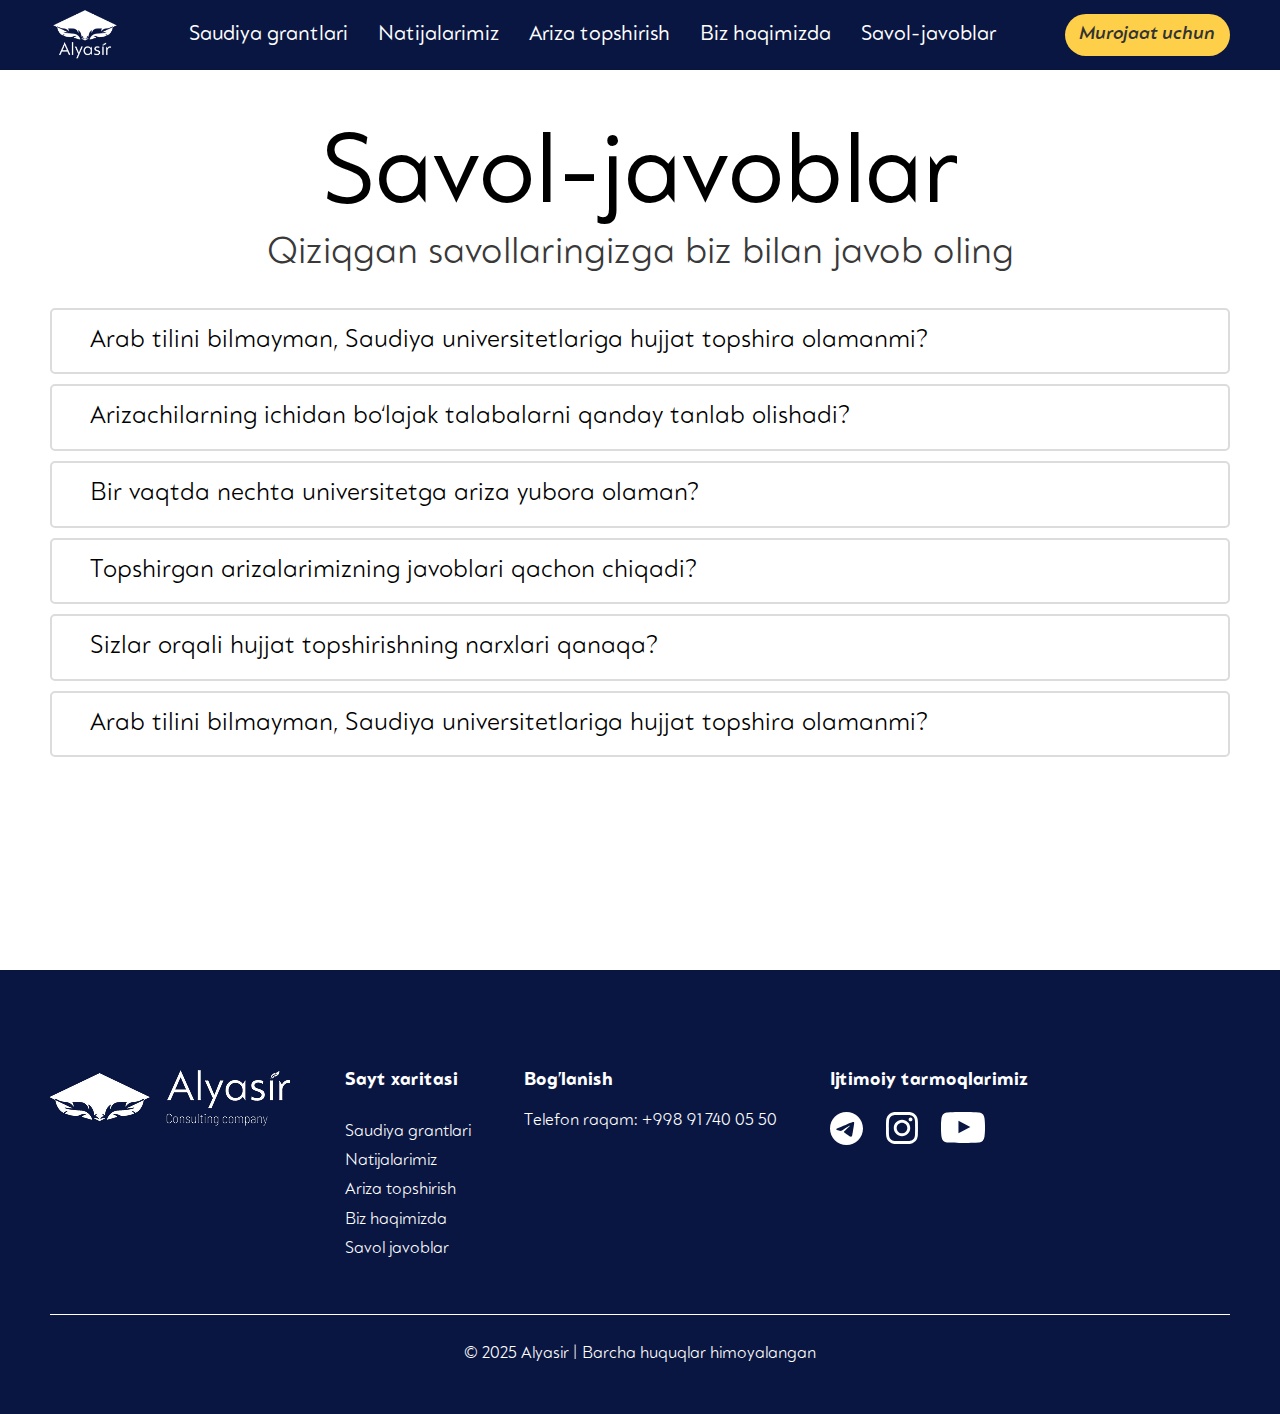
==== commit ea50018a: "Refactor code structure for improved readability and maintainability" ====
--- a/FAQ.html
+++ b/FAQ.html
@@ -25,13 +25,13 @@
         <nav class="header__nav">
           <ul class="nav__list">
             <li class="list__item">
-              <a href="#" class="list__link">Saudiyada ta'lim</a>
-            </li>
-            <li class="list__item">
-              <a href="#" class="list__link">Turkiyada ta'lim</a>
-            </li>
-            <li class="list__item">
-              <a href="#" class="list__link">Qabuli ochiq!</a>
+              <a href="#" class="list__link">Saudiya grantlari</a>
+            </li>
+            <li class="list__item">
+              <a href="#" class="list__link">Natijalarimiz</a>
+            </li>
+            <li class="list__item">
+              <a href="#" class="list__link">Ariza topshirish</a>
             </li>
             <li class="list__item">
               <a href="#" class="list__link">Biz haqimizda</a>
@@ -40,7 +40,7 @@
               <a href="./FAQ.html" class="list__link">Savol-javoblar</a>
             </li>
             <button class="btn header__btn btn__hover" id="btn">
-              <a href="" class="header__btn__link">Biz bilan bog'laning</a>
+              <a href="#" class="header__btn__link">Murojaat uchun</a>
             </button>
           </ul>
           <ul class="nav__list__2 none">
@@ -62,7 +62,7 @@
             <a
               href="tel:+998917400550"
               class="header__btn__link btn header__btn"
-              >Biz bilan bog'lanin</a
+              >Murojaat uchun</a
             >
           </ul>
         </nav>
@@ -73,7 +73,7 @@
         <a
           href="tel:+998917400550"
           class="header__btn__link btn header__btn block"
-          >Biz bilan bog'lanin</a
+          >Murojaat uchun</a
         >
       </div>
     </header>
@@ -156,6 +156,84 @@
         </div>
       </section>
     </main>
+    <footer class="footer">
+      <div class="footer__container container">
+        <div class="footer__box">
+          <img
+            width="240"
+            height="56"
+            src="./src/images/Nurikni-goliy-rasmi.png"
+            alt=""
+            class="footer__logo__img"
+          />
+          <div class="footer__box__container">
+            <ul class="container__list">
+              <li class="item"><h5 class="item__title">Sayt xaritasi</h5></li>
+              <li class="item">
+                <a href="" class="item__link">Saudiya grantlari</a>
+              </li>
+              <li class="item">
+                <a href="https://t.me/alyasir_mijozlar_fikri" class="item__link"
+                  >Natijalarimiz</a
+                >
+              </li>
+              <li class="item">
+                <a href="" class="item__link">Ariza topshirish</a>
+              </li>
+              <li class="item">
+                <a href="" class="item__link">Biz haqimizda</a>
+              </li>
+              <li class="item">
+                <a href="" class="item__link">Savol javoblar</a>
+              </li>
+            </ul>
+            <ul class="box__list">
+              <li class="box__list__item">
+                <h5 class="item__title">Bog’lanish</h5>
+              </li>
+              <li class="box__list__item">
+                <a href="tel:+998917400550" class="box__list__item__link"
+                  >Telefon raqam: +998 91 740 05 50</a
+                >
+              </li>
+            </ul>
+            <ul class="social__list">
+              <li><h5 class="item__title">Ijtimoiy tarmoqlarimiz</h5></li>
+              <ul>
+                <li class="social__item">
+                  <a href="" class="social__link"
+                    ><img
+                      src="./src/images/telegram-icon.svg"
+                      alt=""
+                      class="social__img"
+                  /></a>
+                </li>
+                <li class="social__item">
+                  <a href="" class="social__link"
+                    ><img
+                      src="./src/images/instagram-icon.svg"
+                      alt=""
+                      class="social__img"
+                  /></a>
+                </li>
+                <li class="social__item">
+                  <a href="" class="social__link"
+                    ><img
+                      src="./src/images/youtube-icon.svg"
+                      alt=""
+                      class="social__img"
+                  /></a>
+                </li>
+              </ul>
+            </ul>
+          </div>
+        </div>
+        <div class="divider"></div>
+        <p class="Alyasi-huquq">
+          © 2025 Alyasir | Barcha huquqlar himoyalangan
+        </p>
+      </div>
+    </footer>
     <script src="./js/faq.js"></script>
     <script src="./js/app.js"></script>
   </body>
--- a/styles/style.min.css
+++ b/styles/style.min.css
@@ -1 +1 @@
-/*! normalize.css v8.0.1 | MIT License | github.com/necolas/normalize.css */html{line-height:1.15;-webkit-text-size-adjust:100%}body{margin:0}main{display:block}h1{font-size:2em;margin:.67em 0}hr{-webkit-box-sizing:content-box;box-sizing:content-box;height:0;overflow:visible}pre{font-family:monospace,monospace;font-size:1em}a{background-color:rgba(0,0,0,0)}abbr[title]{border-bottom:none;text-decoration:underline;-webkit-text-decoration:underline dotted;text-decoration:underline dotted}b,strong{font-weight:bolder}code,kbd,samp{font-family:monospace,monospace;font-size:1em}small{font-size:80%}sub,sup{font-size:75%;line-height:0;position:relative;vertical-align:baseline}sub{bottom:-0.25em}sup{top:-0.5em}img{border-style:none}button,input,optgroup,select,textarea{font-family:inherit;font-size:100%;line-height:1.15;margin:0}button,input{overflow:visible}button,select{text-transform:none}button,[type=button],[type=reset],[type=submit]{-webkit-appearance:button}button::-moz-focus-inner,[type=button]::-moz-focus-inner,[type=reset]::-moz-focus-inner,[type=submit]::-moz-focus-inner{border-style:none;padding:0}button:-moz-focusring,[type=button]:-moz-focusring,[type=reset]:-moz-focusring,[type=submit]:-moz-focusring{outline:1px dotted ButtonText}fieldset{padding:.35em .75em .625em}legend{-webkit-box-sizing:border-box;box-sizing:border-box;color:inherit;display:table;max-width:100%;padding:0;white-space:normal}progress{vertical-align:baseline}textarea{overflow:auto}[type=checkbox],[type=radio]{-webkit-box-sizing:border-box;box-sizing:border-box;padding:0}[type=number]::-webkit-inner-spin-button,[type=number]::-webkit-outer-spin-button{height:auto}[type=search]{-webkit-appearance:textfield;outline-offset:-2px}[type=search]::-webkit-search-decoration{-webkit-appearance:none}::-webkit-file-upload-button{-webkit-appearance:button;font:inherit}details{display:block}summary{display:list-item}template{display:none}[hidden]{display:none}*,*::after,*::before{margin:0;padding:0;-webkit-box-sizing:border-box;box-sizing:border-box}*:focus{outline:2px solid #0a1640;outline-offset:4px}html{height:100%;font-size:62.5%;scroll-behavior:smooth}ul,ol{list-style:none}a{display:inline-block;text-decoration:none}img{-o-object-fit:cover;object-fit:cover;display:-webkit-box;display:-ms-flexbox;display:flex}body{display:-webkit-box;display:-ms-flexbox;display:flex;-webkit-box-orient:vertical;-webkit-box-direction:normal;-ms-flex-direction:column;flex-direction:column;height:100%;font-family:"Grava";font-weight:300}main{-webkit-box-flex:1;-ms-flex-positive:1;flex-grow:1}.active{color:#fed049}.container{width:100%;max-width:1400px;margin-left:auto;margin-right:auto;padding-left:50px;padding-right:50px}@media screen and (max-width: 1150px){.container{padding-left:30px;padding-right:30px}}@font-face{font-display:swap;font-family:"Grava";font-style:normal;font-weight:300;src:url("../src/fonts/Grava Display Light.woff2") format("woff2")}@font-face{font-display:swap;font-family:"Grava";font-style:normal;font-weight:400;src:url("../src/fonts/Grava Display Normal.woff2") format("woff2")}@font-face{font-display:swap;font-family:"Grava";font-style:normal;font-weight:500;src:url("../src/fonts/Grava Display Medium.woff2") format("woff2")}@font-face{font-display:swap;font-family:"Grava";font-style:normal;font-weight:500;src:url("../src/fonts/Grava Display Medium.woff2") format("woff2")}@font-face{font-display:swap;font-family:"Grava";font-style:normal;font-weight:600;src:url("../src/fonts/Grava Display Semi Bold.woff2") format("woff2")}@font-face{font-display:swap;font-family:"Grava";font-style:normal;font-weight:700;src:url("../src/fonts/Grava Display Bold.woff2") format("woff2")}.btn{background-color:#fed049;border:none;padding:1rem 1.5rem 1.2rem 1.4rem;border-radius:100px}.burger-checkbox{position:absolute;visibility:hidden}.burger{cursor:pointer;display:block;position:relative;border:none;background:rgba(0,0,0,0);width:40px;height:26px;margin:30px auto}.burger::before,.burger::after{content:"";left:0;position:absolute;display:block;width:100%;height:4px;border-radius:10px;background:#fed049}.burger::before{top:0;-webkit-box-shadow:0 11px 0 #fed049;box-shadow:0 11px 0 #fed049;-webkit-transition:top .3s .15s,-webkit-box-shadow .3s .15s,-webkit-transform .3s;transition:top .3s .15s,-webkit-box-shadow .3s .15s,-webkit-transform .3s;transition:box-shadow .3s .15s,top .3s .15s,transform .3s;transition:box-shadow .3s .15s,top .3s .15s,transform .3s,-webkit-box-shadow .3s .15s,-webkit-transform .3s}.burger::after{bottom:0;-webkit-transition:bottom .3s .15s,-webkit-transform .3s;transition:bottom .3s .15s,-webkit-transform .3s;transition:bottom .3s .15s,transform .3s;transition:bottom .3s .15s,transform .3s,-webkit-transform .3s}.burger-checkbox:checked+.burger::before{top:11px;-webkit-transform:rotate(45deg);transform:rotate(45deg);-webkit-box-shadow:0 6px 0 rgba(0,0,0,0);box-shadow:0 6px 0 rgba(0,0,0,0);-webkit-transition:top .3s,-webkit-box-shadow .15s,-webkit-transform .3s .15s;transition:top .3s,-webkit-box-shadow .15s,-webkit-transform .3s .15s;transition:box-shadow .15s,top .3s,transform .3s .15s;transition:box-shadow .15s,top .3s,transform .3s .15s,-webkit-box-shadow .15s,-webkit-transform .3s .15s}.burger-checkbox:checked+.burger::after{bottom:11px;-webkit-transform:rotate(-45deg);transform:rotate(-45deg);-webkit-transition:bottom .3s,-webkit-transform .3s .15s;transition:bottom .3s,-webkit-transform .3s .15s;transition:bottom .3s,transform .3s .15s;transition:bottom .3s,transform .3s .15s,-webkit-transform .3s .15s}.header{background-color:#0a1640}.header__container{display:-webkit-box;display:-ms-flexbox;display:flex;-webkit-box-pack:justify;-ms-flex-pack:justify;justify-content:space-between;-webkit-box-align:center;-ms-flex-align:center;align-items:center}.nav__list{display:-webkit-box;display:-ms-flexbox;display:flex;gap:3rem}.list__link{font-size:2rem;font-weight:400;color:#fff}.list__link:hover{color:#fed049}.header__btn{cursor:pointer}.none{display:none}.header__btn__link{font-weight:400;font-size:1.5rem;color:#333}.btn__hover{display:none}.header_menu{display:none}.nav__list__2{display:none}@media screen and (max-width: 1150px){.nav{position:relative}.header_menu{display:-webkit-box;display:-ms-flexbox;display:flex;background-color:rgba(0,0,0,0);border:none}.nav__list{display:none}.nav__list__2{width:30%;height:100%;position:absolute;padding-top:100px;padding-bottom:100px;padding-left:30px;padding-right:30px;top:0;left:0;-webkit-box-orient:vertical;-webkit-box-direction:normal;-ms-flex-direction:column;flex-direction:column;display:-webkit-box;display:-ms-flexbox;display:flex;flex-direction:column;gap:1.5rem;background-color:#0a1640}.none{display:none}.block{display:none}.btn__hover{width:100%;display:block}.header__btn__link{font-size:1.5rem}}@media screen and (max-width: 735px){.nav__list__2{width:50%}.list__link{font-size:1.5rem}.header__btn{font-size:1.4rem}}.footer{background-color:#0a1640}.footer__container{padding-top:10rem;padding-bottom:10.1rem}.footer__box{display:-webkit-box;display:-ms-flexbox;display:flex;gap:5.5rem}.footer__box__container{display:-webkit-box;display:-ms-flexbox;display:flex;-webkit-box-pack:justify;-ms-flex-pack:justify;justify-content:space-between;gap:5.3rem}.container__list{display:-webkit-box;display:-ms-flexbox;display:flex;-webkit-box-orient:vertical;-webkit-box-direction:normal;-ms-flex-direction:column;flex-direction:column;gap:1.1rem}.item__title{margin-bottom:2.1rem;font-weight:500;font-size:1.8rem;color:#fff;font-family:"Grava",Arial,Helvetica,sans-serif}.hero{background-image:-webkit-gradient(linear, left top, left bottom, from(rgba(8, 29, 31, 0.7)), to(rgba(8, 29, 31, 0.7))),url("../src/images/alyasir-photo.png");background-image:linear-gradient(rgba(8, 29, 31, 0.7), rgba(8, 29, 31, 0.7)),url("../src/images/alyasir-photo.png");background-repeat:no-repeat;background-position:center;background-size:cover;height:100%;padding-bottom:250px}.hero__container{display:-webkit-box;display:-ms-flexbox;display:flex;-webkit-box-pack:center;-ms-flex-pack:center;justify-content:center}.hero__title{width:100%;font-size:4.8rem;font-weight:300;text-align:center;color:#fff;line-height:70px;margin-top:30rem}@media screen and (max-width: 1050px){.hero{background-position:center left -779px;background-size:300%}.hero__title{width:100%;max-width:550px;font-size:3.8rem;line-height:55px}.br{display:none}}@media screen and (max-width: 500px){.hero{background-position:center left -535px;background-size:350%}.hero__title{font-size:2.8rem;line-height:40px}}.active{color:#fed049}.faq__hero{padding-bottom:10rem}.faq__hero__container{display:-webkit-box;display:-ms-flexbox;display:flex;-webkit-box-orient:vertical;-webkit-box-direction:normal;-ms-flex-direction:column;flex-direction:column;-webkit-box-pack:center;-ms-flex-pack:center;justify-content:center;-webkit-box-align:center;-ms-flex-align:center;align-items:center}.faq__hero__title{font-size:9.6rem;font-weight:400;margin-top:5.2rem;margin-bottom:2px}.faq__hero__subtitle{font-weight:300;font-size:3.6rem;color:#393939}.faq__hero__box{width:100%;margin-top:3.2rem;display:-webkit-box;display:-ms-flexbox;display:flex;-webkit-box-orient:vertical;-webkit-box-direction:normal;-ms-flex-direction:column;flex-direction:column;gap:1rem}.faq__none{display:none}.u_class{border:2px solid #dcdcdc;padding-top:1.8rem;padding-bottom:1.7rem;padding-left:3.8rem;padding-right:3.8rem;border-radius:5px}.u_class p{font-size:2.4rem;font-weight:300}@media screen and (max-width: 1150px){.faq__hero__title{font-size:8.6rem}}@media screen and (max-width: 500px){.faq__hero__title{font-size:4.6rem;margin-bottom:1rem}.faq__hero__subtitle{font-size:2.6rem;text-align:center}.faq__hero__box p{font-size:1.7rem}}body{-webkit-box-sizing:border-box;box-sizing:border-box}/*# sourceMappingURL=style.min.css.map */+/*! normalize.css v8.0.1 | MIT License | github.com/necolas/normalize.css */html{line-height:1.15;-webkit-text-size-adjust:100%}body{margin:0}main{display:block}h1{font-size:2em;margin:.67em 0}hr{-webkit-box-sizing:content-box;box-sizing:content-box;height:0;overflow:visible}pre{font-family:monospace,monospace;font-size:1em}a{background-color:rgba(0,0,0,0)}abbr[title]{border-bottom:none;text-decoration:underline;-webkit-text-decoration:underline dotted;text-decoration:underline dotted}b,strong{font-weight:bolder}code,kbd,samp{font-family:monospace,monospace;font-size:1em}small{font-size:80%}sub,sup{font-size:75%;line-height:0;position:relative;vertical-align:baseline}sub{bottom:-0.25em}sup{top:-0.5em}img{border-style:none}button,input,optgroup,select,textarea{font-family:inherit;font-size:100%;line-height:1.15;margin:0}button,input{overflow:visible}button,select{text-transform:none}button,[type=button],[type=reset],[type=submit]{-webkit-appearance:button}button::-moz-focus-inner,[type=button]::-moz-focus-inner,[type=reset]::-moz-focus-inner,[type=submit]::-moz-focus-inner{border-style:none;padding:0}button:-moz-focusring,[type=button]:-moz-focusring,[type=reset]:-moz-focusring,[type=submit]:-moz-focusring{outline:1px dotted ButtonText}fieldset{padding:.35em .75em .625em}legend{-webkit-box-sizing:border-box;box-sizing:border-box;color:inherit;display:table;max-width:100%;padding:0;white-space:normal}progress{vertical-align:baseline}textarea{overflow:auto}[type=checkbox],[type=radio]{-webkit-box-sizing:border-box;box-sizing:border-box;padding:0}[type=number]::-webkit-inner-spin-button,[type=number]::-webkit-outer-spin-button{height:auto}[type=search]{-webkit-appearance:textfield;outline-offset:-2px}[type=search]::-webkit-search-decoration{-webkit-appearance:none}::-webkit-file-upload-button{-webkit-appearance:button;font:inherit}details{display:block}summary{display:list-item}template{display:none}[hidden]{display:none}*,*::after,*::before{margin:0;padding:0;-webkit-box-sizing:border-box;box-sizing:border-box}*:focus{outline:2px solid #0a1642;outline-offset:4px}html{height:100%;font-size:62.5%;scroll-behavior:smooth}ul,ol{list-style:none}a{display:inline-block;text-decoration:none}img{-o-object-fit:cover;object-fit:cover;display:-webkit-box;display:-ms-flexbox;display:flex}body{display:-webkit-box;display:-ms-flexbox;display:flex;-webkit-box-orient:vertical;-webkit-box-direction:normal;-ms-flex-direction:column;flex-direction:column;height:100%;font-family:"Grava";font-weight:300}main{-webkit-box-flex:1;-ms-flex-positive:1;flex-grow:1}.active{color:#fed049}section{height:100vh;scroll-snap-align:start}.container{width:100%;max-width:1400px;margin-left:auto;margin-right:auto;padding-left:50px;padding-right:50px}@media screen and (max-width: 1150px){.container{padding-left:30px;padding-right:30px}}@font-face{font-display:swap;font-family:"Grava";font-style:normal;font-weight:300;src:url("../src/fonts/Grava Display Light.woff2") format("woff2")}@font-face{font-display:swap;font-family:"Grava";font-style:normal;font-weight:400;src:url("../src/fonts/Grava Display Normal.woff2") format("woff2")}@font-face{font-display:swap;font-family:"Grava";font-style:normal;font-weight:500;src:url("../src/fonts/Grava Display Medium.woff2") format("woff2")}@font-face{font-display:swap;font-family:"Grava";font-style:normal;font-weight:600;src:url("../src/fonts/Grava Display Semi Bold.woff2") format("woff2")}@font-face{font-display:swap;font-family:"Grava";font-style:normal;font-weight:700;src:url("../src/fonts/Grava Display Bold.woff2") format("woff2")}.btn{background-color:#fed049;border:none;padding:1rem 1.5rem 1.2rem 1.4rem;border-radius:100px}.burger-checkbox{position:absolute;visibility:hidden}.burger{cursor:pointer;display:block;position:relative;border:none;background:rgba(0,0,0,0);width:40px;height:26px;margin:30px auto}.burger::before,.burger::after{content:"";left:0;position:absolute;display:block;width:100%;height:4px;border-radius:10px;background:#fed049}.burger::before{top:0;-webkit-box-shadow:0 11px 0 #fed049;box-shadow:0 11px 0 #fed049;-webkit-transition:top .3s .15s,-webkit-box-shadow .3s .15s,-webkit-transform .3s;transition:top .3s .15s,-webkit-box-shadow .3s .15s,-webkit-transform .3s;transition:box-shadow .3s .15s,top .3s .15s,transform .3s;transition:box-shadow .3s .15s,top .3s .15s,transform .3s,-webkit-box-shadow .3s .15s,-webkit-transform .3s}.burger::after{bottom:0;-webkit-transition:bottom .3s .15s,-webkit-transform .3s;transition:bottom .3s .15s,-webkit-transform .3s;transition:bottom .3s .15s,transform .3s;transition:bottom .3s .15s,transform .3s,-webkit-transform .3s}.header{background-color:#0a1642}.header__container{display:-webkit-box;display:-ms-flexbox;display:flex;-webkit-box-pack:justify;-ms-flex-pack:justify;justify-content:space-between;-webkit-box-align:center;-ms-flex-align:center;align-items:center}.nav__list{display:-webkit-box;display:-ms-flexbox;display:flex;gap:3rem}.list__link{font-size:2rem;font-weight:400;color:#fff}.list__link:hover{color:#fed049}.header__btn{cursor:pointer}.none{display:none}.header__btn__link{font-weight:500;font-size:1.8rem;color:#333}.btn__hover{display:none}.header_menu{display:none}.nav__list__2{display:none}@media screen and (max-width: 1150px){.nav{position:relative}.header_menu{display:-webkit-box;display:-ms-flexbox;display:flex;background-color:rgba(0,0,0,0);border:none}.nav__list{display:none}.nav__list__2{width:30%;height:100%;position:absolute;padding-top:100px;padding-bottom:100px;padding-left:30px;padding-right:30px;top:0;left:0;-webkit-box-orient:vertical;-webkit-box-direction:normal;-ms-flex-direction:column;flex-direction:column;display:-webkit-box;display:-ms-flexbox;display:flex;flex-direction:column;gap:1.5rem;background-color:#0a1642}.none{display:none}.block{display:none}.btn__hover{width:100%;display:block}.header__btn__link{font-size:1.5rem}}@media screen and (max-width: 735px){.nav__list__2{width:50%}.list__link{font-size:1.5rem}.header__btn{font-size:1.4rem}}.footer{background-color:#0a1642}.footer__container{display:-webkit-box;display:-ms-flexbox;display:flex;-webkit-box-orient:vertical;-webkit-box-direction:normal;-ms-flex-direction:column;flex-direction:column;padding-top:10rem;padding-bottom:5.1rem}.footer__box{display:-webkit-box;display:-ms-flexbox;display:flex;gap:5.5rem}.footer__box__container{display:-webkit-box;display:-ms-flexbox;display:flex;-webkit-box-pack:justify;-ms-flex-pack:justify;justify-content:space-between;gap:5.3rem}.container__list{display:-webkit-box;display:-ms-flexbox;display:flex;-webkit-box-orient:vertical;-webkit-box-direction:normal;-ms-flex-direction:column;flex-direction:column;gap:1.1rem}.item__title{margin-bottom:2.1rem;font-size:1.8rem;color:#fff;font-family:"Grava",Arial,Helvetica,sans-serif}.item__link{color:#fff;font-size:1.6rem}.box__list__item__link{color:#fff;font-size:1.6rem}.social__list ul{display:-webkit-box;display:-ms-flexbox;display:flex;gap:2.3rem}.divider{width:100%;height:1px;max-width:1430px;background-color:#fff;margin-top:5.5rem;margin-bottom:3rem}.Alyasi-huquq{margin-left:auto;margin-right:auto;color:#fff;font-size:1.6rem}@media screen and (max-width: 500px){.footer__box{-webkit-box-orient:vertical;-webkit-box-direction:normal;-ms-flex-direction:column;flex-direction:column;-webkit-box-pack:center;-ms-flex-pack:center;justify-content:center;-webkit-box-align:center;-ms-flex-align:center;align-items:center}.footer__box__container{-webkit-box-orient:vertical;-webkit-box-direction:normal;-ms-flex-direction:column;flex-direction:column;-webkit-box-pack:center;-ms-flex-pack:center;justify-content:center;-webkit-box-align:center;-ms-flex-align:center;align-items:center}}.hero{background-image:-webkit-gradient(linear, left top, left bottom, from(rgba(8, 29, 31, 0.7)), to(rgba(8, 29, 31, 0.7))),url("../src/images/alyasir-photo.png");background-image:linear-gradient(rgba(8, 29, 31, 0.7), rgba(8, 29, 31, 0.7)),url("../src/images/alyasir-photo.png");background-repeat:no-repeat;background-position:center;background-size:cover;padding-bottom:250px}.hero__container{display:-webkit-box;display:-ms-flexbox;display:flex;-webkit-box-pack:center;-ms-flex-pack:center;justify-content:center}.hero__title{width:100%;font-size:4.8rem;font-weight:300;text-align:center;color:#fff;line-height:70px;margin-top:30rem}@media screen and (max-width: 1050px){.hero{background-position:center left -779px;background-size:300%}.hero__title{width:100%;max-width:550px;font-size:3.8rem;line-height:55px}.br{display:none}}@media screen and (max-width: 500px){.hero{background-position:center left -535px;background-size:350%}.hero__title{font-size:2.8rem;line-height:40px}}.active{color:#fed049}.faq__hero{padding-bottom:10rem}.faq__hero__container{display:-webkit-box;display:-ms-flexbox;display:flex;-webkit-box-orient:vertical;-webkit-box-direction:normal;-ms-flex-direction:column;flex-direction:column;-webkit-box-pack:center;-ms-flex-pack:center;justify-content:center;-webkit-box-align:center;-ms-flex-align:center;align-items:center}.faq__hero__title{font-size:9.6rem;font-weight:400;margin-top:5.2rem;margin-bottom:2px}.faq__hero__subtitle{font-weight:300;font-size:3.6rem;color:#393939}.faq__hero__box{width:100%;margin-top:3.2rem;display:-webkit-box;display:-ms-flexbox;display:flex;-webkit-box-orient:vertical;-webkit-box-direction:normal;-ms-flex-direction:column;flex-direction:column;gap:1rem}.faq__none{display:none}.u_class{border:2px solid #dcdcdc;padding-top:1.8rem;padding-bottom:1.7rem;padding-left:3.8rem;padding-right:3.8rem;border-radius:5px}.u_class p{font-size:2.4rem;font-weight:300}@media screen and (max-width: 1150px){.faq__hero__title{font-size:8.6rem}}@media screen and (max-width: 500px){.faq__hero__title{font-size:4.6rem;margin-bottom:1rem}.faq__hero__subtitle{font-size:2.6rem;text-align:center}.faq__hero__box p{font-size:1.7rem}}.grants{height:100vh;padding-top:5rem;padding-bottom:44rem;background-image:-webkit-gradient(linear, left top, left bottom, from(rgba(8, 29, 31, 0.5)), to(rgba(8, 29, 31, 0.5))),url("../src/images/grants-image.JPG");background-image:linear-gradient(rgba(8, 29, 31, 0.5), rgba(8, 29, 31, 0.5)),url("../src/images/grants-image.JPG");background-position:center;background-repeat:no-repeat;background-size:cover}.grants__container{display:-webkit-box;display:-ms-flexbox;display:flex;-webkit-box-orient:vertical;-webkit-box-direction:normal;-ms-flex-direction:column;flex-direction:column;-webkit-box-align:center;-ms-flex-align:center;align-items:center}.grants__title{font-weight:600;font-size:9.6rem;color:#fff;margin-bottom:5px}.grants__subtitle{font-weight:300;font-size:2.8rem;color:#fff}.grants__box{margin-top:7.4rem;display:-webkit-box;display:-ms-flexbox;display:flex;gap:10.7rem}.grants__card{width:100%;max-width:383px;background-color:#fff;display:-webkit-box;display:-ms-flexbox;display:flex;-webkit-box-orient:vertical;-webkit-box-direction:normal;-ms-flex-direction:column;flex-direction:column;-webkit-box-align:center;-ms-flex-align:center;align-items:center;padding:4rem 1.8rem 8.1rem 1.9rem;border-radius:8px}.grants__cards__title{font-weight:600;font-size:3rem;line-height:100%;letter-spacing:1%;color:#292929}.grants__card__subtitle{margin-top:2.5rem;font-size:1.8rem;font-weight:400;text-align:center;line-height:150%;color:#636363}@media screen and (max-width: 1150px){.grants__title{font-size:8rem}}@media screen and (max-width: 500px){.grants{margin-bottom:100rem;background-size:cover}.grants__title{font-size:5rem;margin-bottom:2rem}.grants__subtitle{text-align:center}.grants__box{-webkit-box-orient:vertical;-webkit-box-direction:normal;-ms-flex-direction:column;flex-direction:column;gap:5rem}}body{-webkit-box-sizing:border-box;box-sizing:border-box}/*# sourceMappingURL=style.min.css.map */